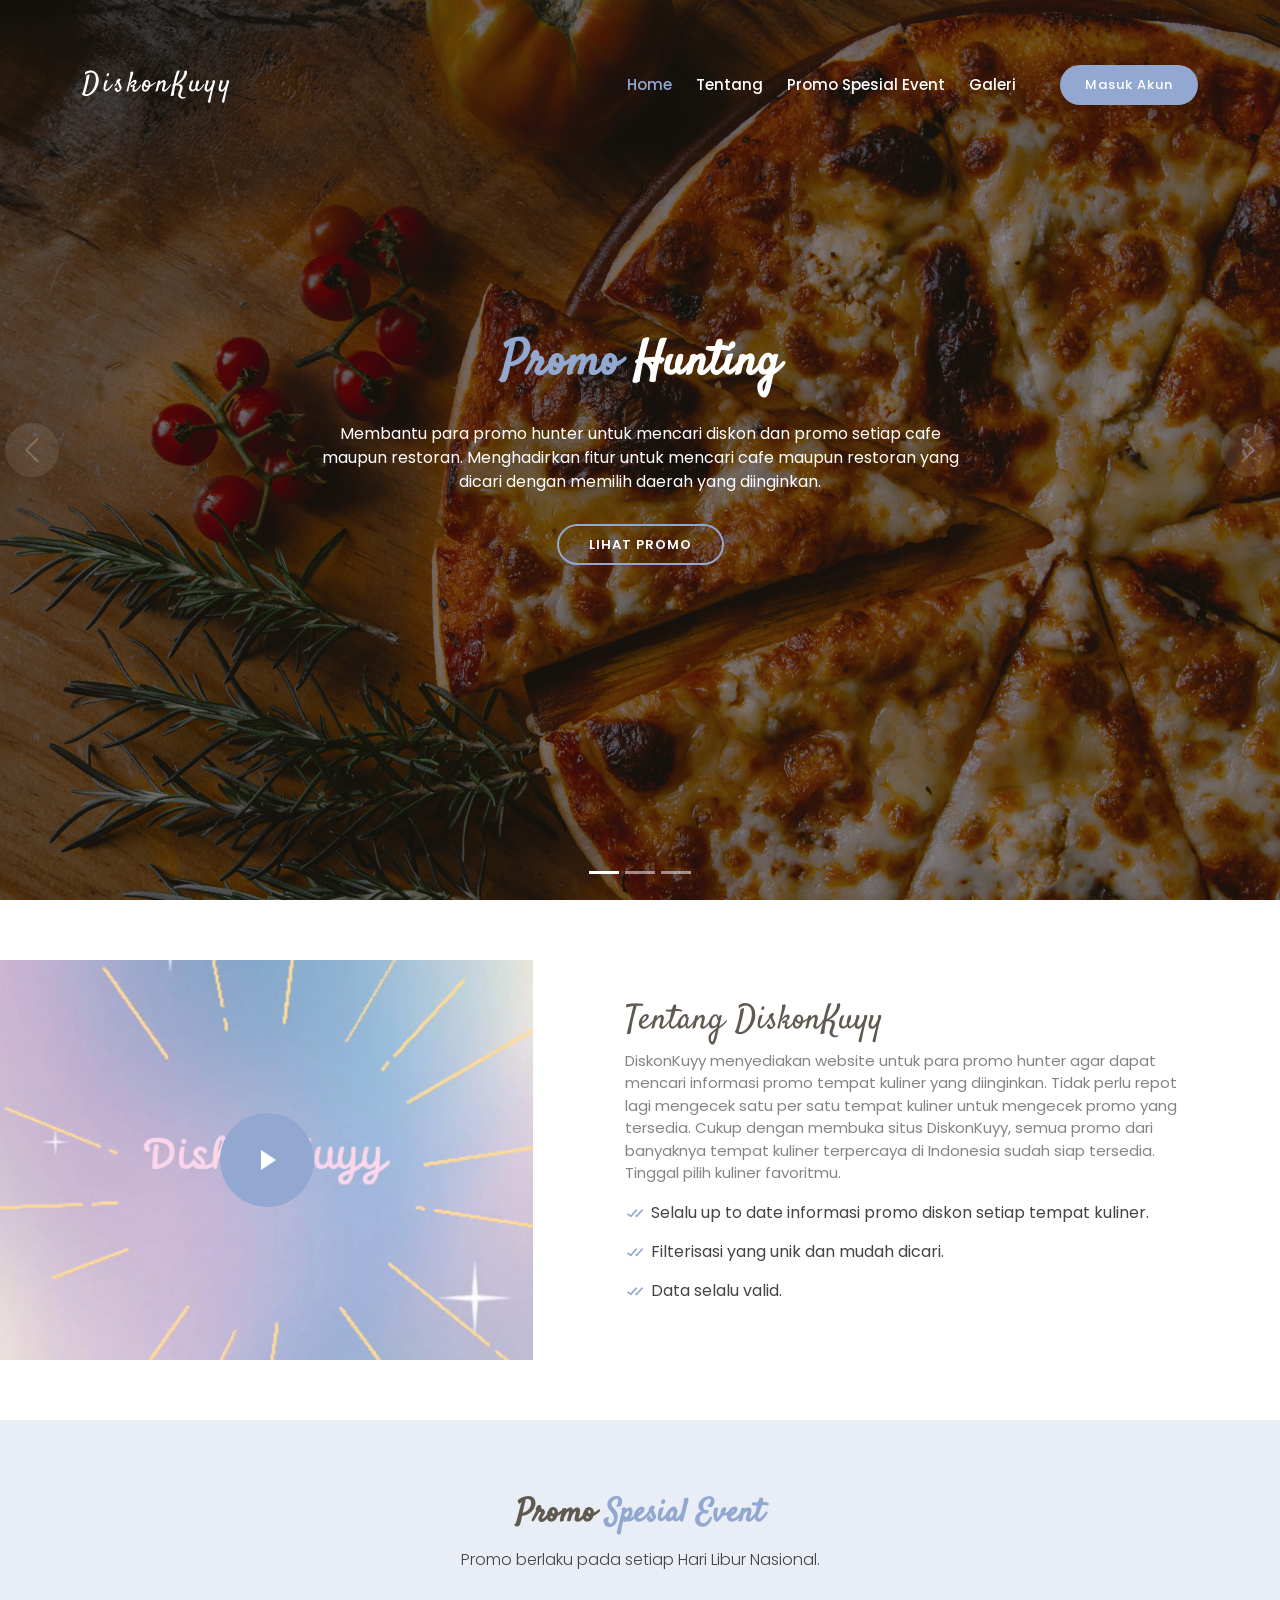
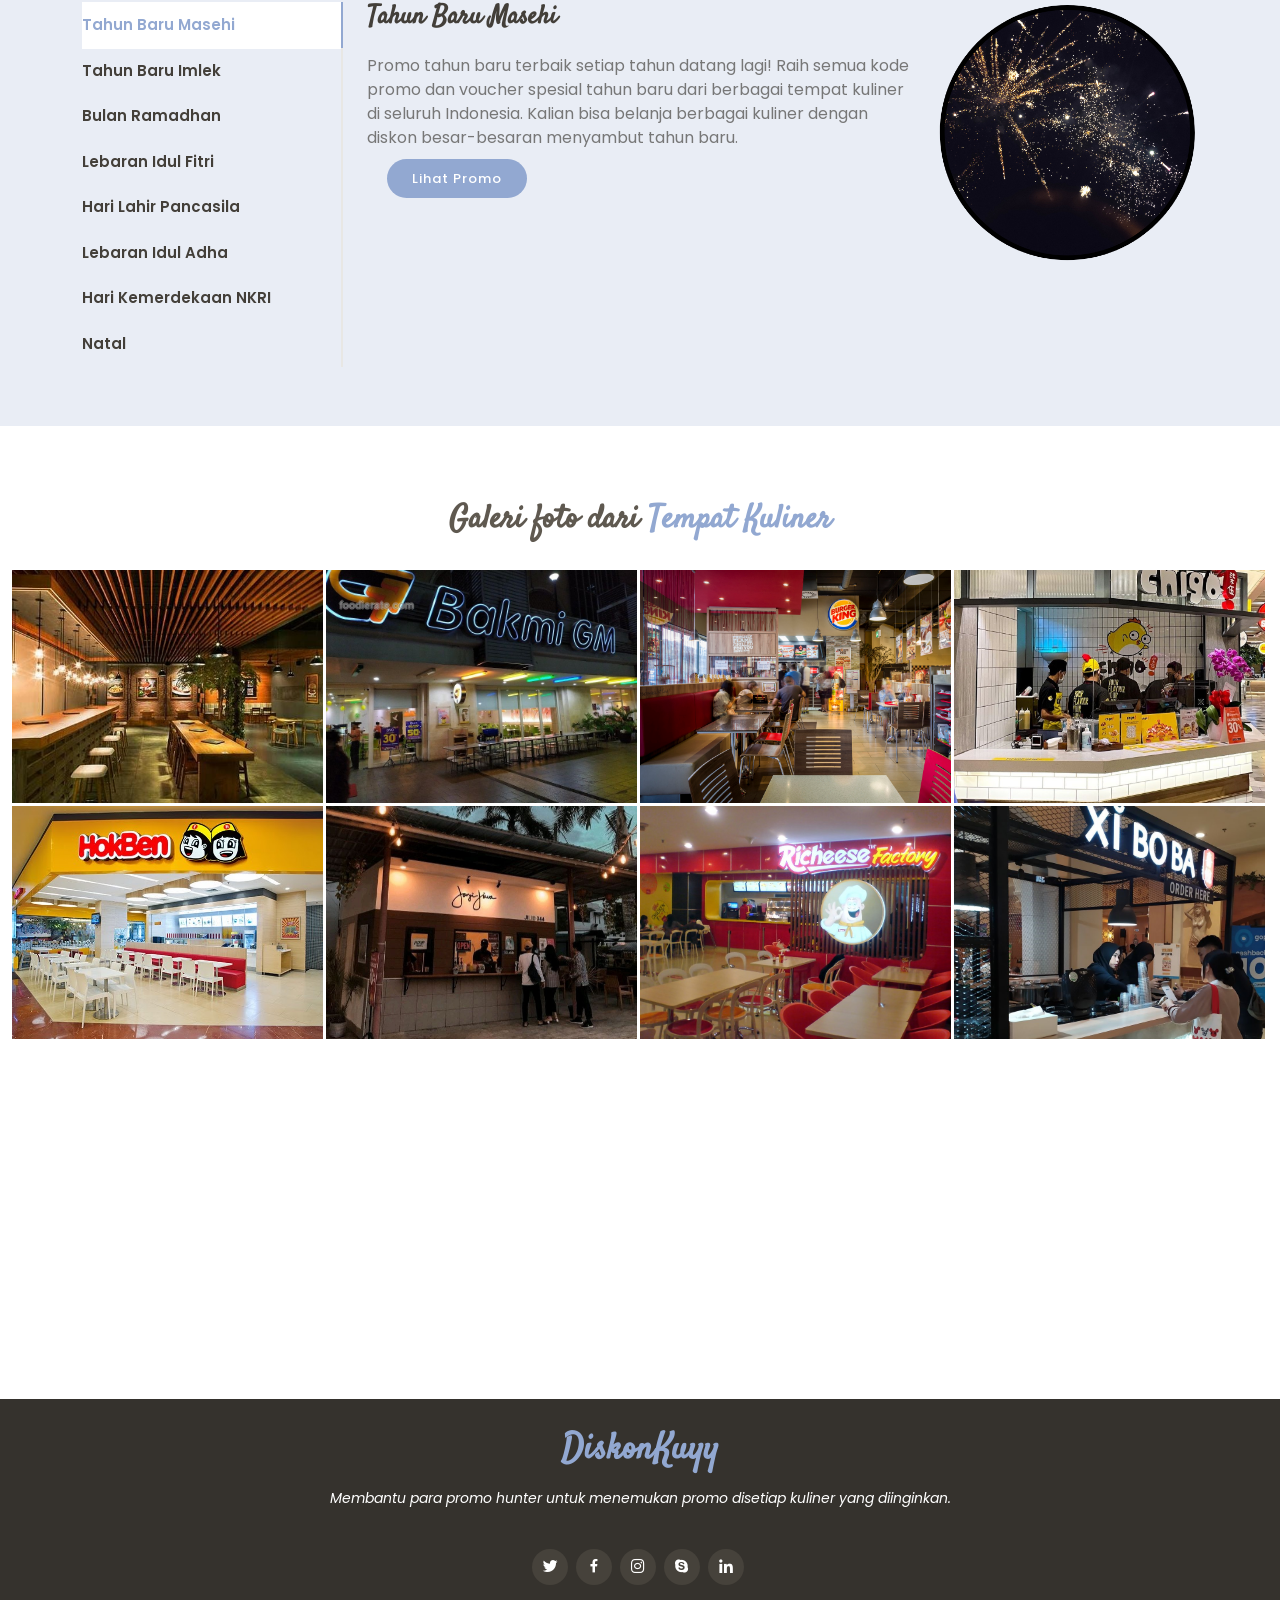
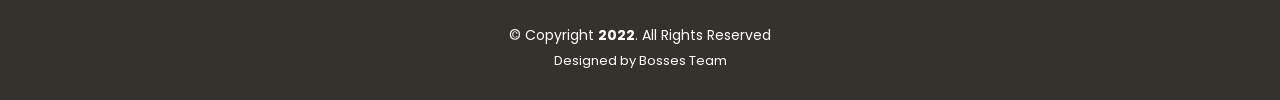
==== index.html @ 0805e2f9 "Add files via upload" ====
<!DOCTYPE html>
<html lang="en">

<head>
  <meta charset="utf-8">
  <meta content="width=device-width, initial-scale=1.0" name="viewport">

  <title>DiskonKuyy</title>
  <meta content="" name="description">
  <meta content="" name="keywords">

  <!-- Favicons -->
  <link href="assets/img/logo.png" rel="icon">
  <link href="assets/img/logo.png" rel="apple-touch-icon">

  <!-- Google Fonts -->
  <link href="https://fonts.googleapis.com/css?family=Poppins:300,300i,400,400i,600,600i,700,700i|Satisfy|Comic+Neue:300,300i,400,400i,700,700i" rel="stylesheet">

  <!-- Vendor CSS Files -->
  <link href="assets/vendor/animate.css/animate.min.css" rel="stylesheet">
  <link href="assets/vendor/bootstrap/css/bootstrap.min.css" rel="stylesheet">
  <link href="assets/vendor/bootstrap-icons/bootstrap-icons.css" rel="stylesheet">
  <link href="assets/vendor/boxicons/css/boxicons.min.css" rel="stylesheet">
  <link href="assets/vendor/glightbox/css/glightbox.min.css" rel="stylesheet">
  <link href="assets/vendor/swiper/swiper-bundle.min.css" rel="stylesheet">

  <!-- Template Main CSS File -->
  <link href="assets/css/style.css" rel="stylesheet">

</head>

<body>

  <!-- ======= Header ======= -->
  <header id="header" class="fixed-top d-flex align-items-center header-transparent">
    <div class="container-fluid container-xl d-flex align-items-center justify-content-between">

      <div class="logo me-auto">
		<h1><a href="index.html">DiskonKuyy</a></h1>
      </div>

      <nav id="navbar" class="navbar order-last order-lg-0">
        <ul>
          <li><a class="nav-link scrollto active" href="#hero">Home</a></li>
          <li><a class="nav-link scrollto" href="#about">Tentang</a></li>
          <li><a class="nav-link scrollto" href="#specials">Promo Spesial Event</a></li>
          <li><a class="nav-link scrollto" href="#gallery">Galeri</a></li>
          <li><a class="nav-link scrollto" href="#"></a></li>
        </ul>
        <i class="bi bi-list mobile-nav-toggle"></i>
      </nav><!-- .navbar -->
	  <a href="sign.html" class="book-a-table-btn scrollto">Masuk Akun</a>
    </div>
  </header><!-- End Header -->

  <!-- ======= Hero Section ======= -->
  <section id="hero">
    <div class="hero-container">
      <div id="heroCarousel" data-bs-interval="5000" class="carousel slide carousel-fade" data-bs-ride="carousel">

        <ol class="carousel-indicators" id="hero-carousel-indicators"></ol>

        <div class="carousel-inner" role="listbox">

          <!-- Slide 1 -->
          <div class="carousel-item active" style="background-image: url(assets/img/slide/slide-1.jpg);">
            <div class="carousel-container">
              <div class="carousel-content">
                <h2 class="animate__animated animate__fadeInDown"><span>Promo</span> Hunting</h2>
                <p class="animate__animated animate__fadeInUp">Membantu para promo hunter untuk mencari diskon dan promo setiap cafe maupun restoran. Menghadirkan fitur untuk mencari cafe maupun restoran yang dicari dengan memilih daerah yang diinginkan.</p>
                <div>
                  <a href="menu.html" class="btn-menu animate__animated animate__fadeInUp scrollto">Lihat Promo</a>
                </div>
              </div>
            </div>
          </div>

          <!-- Slide 2 -->
          <div class="carousel-item" style="background-image: url(assets/img/slide/slide-2.jpg);">
            <div class="carousel-container">
              <div class="carousel-content">
                <h2 class="animate__animated animate__fadeInDown"><span>Promo</span> Hunting</h2>
                <p class="animate__animated animate__fadeInUp">Membantu para promo hunter untuk mencari diskon dan promo setiap cafe maupun restoran. Menghadirkan fitur untuk mencari cafe maupun restoran yang dicari dengan memilih daerah yang diinginkan.</p>
                <div>
                  <a href="menu.html" class="btn-menu animate__animated animate__fadeInUp scrollto">Lihat Promo</a>
                </div>
              </div>
            </div>
          </div>

          <!-- Slide 3 -->
          <div class="carousel-item" style="background-image: url(assets/img/slide/slide-3.jpg);">
            <div class="carousel-container">
              <div class="carousel-content">
                <h2 class="animate__animated animate__fadeInDown"><span>Promo</span> Hunting</h2>
                <p class="animate__animated animate__fadeInUp">Membantu para promo hunter untuk mencari diskon dan promo setiap cafe maupun restoran. Menghadirkan fitur untuk mencari cafe maupun restoran yang dicari dengan memilih daerah yang diinginkan.</p>
                <div>
                  <a href="menu.html" class="btn-menu animate__animated animate__fadeInUp scrollto">Lihat Promo</a>
                </div>
              </div>
            </div>
          </div>

        </div>

        <a class="carousel-control-prev" href="#heroCarousel" role="button" data-bs-slide="prev">
          <span class="carousel-control-prev-icon bi bi-chevron-left" aria-hidden="true"></span>
        </a>

        <a class="carousel-control-next" href="#heroCarousel" role="button" data-bs-slide="next">
          <span class="carousel-control-next-icon bi bi-chevron-right" aria-hidden="true"></span>
        </a>

      </div>
    </div>
  </section><!-- End Hero -->

  <main id="main">

    <!-- ======= About Section ======= -->
    <section id="about" class="about">
      <div class="container-fluid">

        <div class="row">

          <div class="col-lg-5 align-items-stretch video-box" style='background-image: url("assets/img/about.png");'>
            <a href="https://youtu.be/gllEt325suY" class="venobox play-btn mb-4" data-vbtype="video" data-autoplay="true"></a>
          </div>

          <div class="col-lg-7 d-flex flex-column justify-content-center align-items-stretch">

            <div class="content">
              <h3>Tentang DiskonKuyy</strong></h3>
              <p>DiskonKuyy menyediakan website untuk para promo hunter agar dapat mencari informasi promo tempat kuliner yang diinginkan. Tidak perlu repot lagi mengecek satu per satu tempat kuliner untuk mengecek promo yang tersedia. Cukup dengan membuka situs DiskonKuyy, semua promo dari banyaknya tempat kuliner terpercaya di Indonesia sudah siap tersedia. Tinggal pilih kuliner favoritmu.</p>
              <ul>
				<li><i class="bx bx-check-double"></i> Selalu up to date informasi promo diskon setiap tempat kuliner.</li>
                <li><i class="bx bx-check-double"></i> Filterisasi yang unik dan mudah dicari.</li>
                <li><i class="bx bx-check-double"></i> Data selalu valid.</li>
              </ul>
            </div>

          </div>

        </div>

      </div>
    </section><!-- End About Section -->


    <!-- ======= Specials Section ======= -->
    <section id="specials" class="specials">
      <div class="container">

        <div class="section-title">
          <h2>Promo <span>Spesial Event</span></h2>
          <p>Promo berlaku pada setiap Hari Libur Nasional.</p>
        </div>

        <div class="row">
          <div class="col-lg-3">
            <ul class="nav nav-tabs flex-column">
              <li class="nav-item">
                <a class="nav-link active show" data-bs-toggle="tab" href="#tab-1">Tahun Baru Masehi</a>
              </li>
              <li class="nav-item">
                <a class="nav-link" data-bs-toggle="tab" href="#tab-2">Tahun Baru Imlek</a>
              </li>
              <li class="nav-item">
                <a class="nav-link" data-bs-toggle="tab" href="#tab-3">Bulan Ramadhan</a>
              </li>
              <li class="nav-item">
                <a class="nav-link" data-bs-toggle="tab" href="#tab-4">Lebaran Idul Fitri</a>
              </li>
              <li class="nav-item">
                <a class="nav-link" data-bs-toggle="tab" href="#tab-5">Hari Lahir Pancasila</a>
              </li>
              <li class="nav-item">
                <a class="nav-link" data-bs-toggle="tab" href="#tab-6">Lebaran Idul Adha</a>
              </li>
              <li class="nav-item">
                <a class="nav-link" data-bs-toggle="tab" href="#tab-7">Hari Kemerdekaan NKRI</a>
              </li>
              <li class="nav-item">
                <a class="nav-link" data-bs-toggle="tab" href="#tab-8">Natal</a>
              </li>
			</ul>
          </div>
          <div class="col-lg-9 mt-4 mt-lg-0">
            <div class="tab-content">
              <div class="tab-pane active show" id="tab-1">
                <div class="row">
                  <div class="col-lg-8 details order-2 order-lg-1">
                    <h3>Tahun Baru Masehi</h3>
                    <p>Promo tahun baru terbaik setiap tahun datang lagi! Raih semua kode promo dan voucher spesial tahun baru dari berbagai tempat kuliner di seluruh Indonesia. Kalian bisa belanja berbagai kuliner dengan diskon besar-besaran menyambut tahun baru.</p>
					<a href="menu.html" class="book-a-table-btn scrollto">Lihat Promo</a>
				  </div>
                  <div class="col-lg-4 text-center order-1 order-lg-2">
                    <img src="assets/img/specials-1.png" alt="" class="img-fluid">
                  </div>
                </div>
              </div>
              <div class="tab-pane" id="tab-2">
                <div class="row">
                  <div class="col-lg-8 details order-2 order-lg-1">
                    <h3>Tahun Baru Imlek</h3>
                    <p>Aneka diskon dan promo Imlek tersedia secara online di daftar menu DiskonKuyy. Dapatkan berbagai kode promo dan voucher dari berbagai tempat kuliner kesayangan kalian. Nikmati voucher spesial Imlek sepuasnya.</p>
					<a href="menu.html" class="book-a-table-btn scrollto">Lihat Promo</a>
				  </div>
                  <div class="col-lg-4 text-center order-1 order-lg-2">
                    <img src="assets/img/specials-2.png" alt="" class="img-fluid">
                  </div>
                </div>
              </div>
              <div class="tab-pane" id="tab-3">
                <div class="row">
                  <div class="col-lg-8 details order-2 order-lg-1">
                    <h3>Bulan Ramadhan</h3>
                    <p>Berbagai tempat kuliner sudah menyiapkan banyak promo di bulan Ramadhan. Banyak sekali promo yang tersedia untuk kalian agar kalian bisa menikmati sajian Ramadhan yang lebih praktis dan hemat dompet.</p>
					<a href="menu.html" class="book-a-table-btn scrollto">Lihat Promo</a>
                  </div>
                  <div class="col-lg-4 text-center order-1 order-lg-2">
                    <img src="assets/img/specials-3.png" alt="" class="img-fluid">
                  </div>
                </div>
              </div>
              <div class="tab-pane" id="tab-4">
                <div class="row">
                  <div class="col-lg-8 details order-2 order-lg-1">
                    <h3>Lebaran Idul Fitri</h3>
                    <p>Biar Lebaran semakin meriah, jangan lupa cek promo Lebaran dari berbagai tempat kuliner, kalian bisa cek promo maupun diskon terbaik agar Perayaan Lebaran dan silaturahmi tetap maksimal. Pesan kuliner favorit kalian sambil silaturahmi bersama teman dan keluarga.</p>
					<a href="menu.html" class="book-a-table-btn scrollto">Lihat Promo</a>
                  </div>
                  <div class="col-lg-4 text-center order-1 order-lg-2">
                    <img src="assets/img/specials-4.png" alt="" class="img-fluid">
                  </div>
                </div>
              </div>
              <div class="tab-pane" id="tab-5">
                <div class="row">
                  <div class="col-lg-8 details order-2 order-lg-1">
                    <h3>Hari Lahir Pancasila</h3>
                    <p>Di Hari Lahir Pancasila kalian akan ditemani dengan promo makanan dan minuman yang murah meriah. Banyak promo, diskon, dan potongan harga yang menarik dari berbagai restoran dan gerai minuman. Semua promo ini bisa digunakan untuk jajan hemat.</p>
					<a href="menu.html" class="book-a-table-btn scrollto">Lihat Promo</a>
                  </div>
                  <div class="col-lg-4 text-center order-1 order-lg-2">
                    <img src="assets/img/specials-5.png" alt="" class="img-fluid">
                  </div>
                </div>
              </div>
              <div class="tab-pane" id="tab-6">
                <div class="row">
                  <div class="col-lg-8 details order-2 order-lg-1">
                    <h3>Lebaran Idul Adha</h3>
                    <p>Bagi yang hendak mempersiapkan hidangan Lezat pada hari raya Idul Adha. Ada Solusi nih bagi kalian yang mau belanja hemat sebagai tambahan kuliner untuk meramaikan perayaan Idul Adha. Terdapat beragam kuliner menarik yang menawarkan Promo Spesial Idul Adha.</p>
					<a href="menu.html" class="book-a-table-btn scrollto">Lihat Promo</a>
                  </div>
                  <div class="col-lg-4 text-center order-1 order-lg-2">
                    <img src="assets/img/specials-6.png" alt="" class="img-fluid">
                  </div>
                </div>
              </div>
              <div class="tab-pane" id="tab-7">
                <div class="row">
                  <div class="col-lg-8 details order-2 order-lg-1">
                    <h3>Hari Kemerdekaan NKRI</h3>
                    <p>Setiap tanggal 17 Agustus selalu diperingati sebagai Hari Kemerdekaan Indonesia. Dalam memeriahkan HUT NKRI, berbagai tempat kuliner memberikan ragam promo khusus untuk para pelanggan. Belanja semakin hemat dengan diskon yang ditawarkan untuk menyambut HUT NKRI!</p>
					<a href="menu.html" class="book-a-table-btn scrollto">Lihat Promo</a>
                  </div>
                  <div class="col-lg-4 text-center order-1 order-lg-2">
                    <img src="assets/img/specials-7.png" alt="" class="img-fluid">
                  </div>
                </div>
              </div>
              <div class="tab-pane" id="tab-8">
                <div class="row">
                  <div class="col-lg-8 details order-2 order-lg-1">
                    <h3>Natal</h3>
                    <p>Menjelang perayaan natal banyak tempat kuliner yang menawarkan diskon dan promo produk dalam rangka merayakan natal. Jangan lewatkan promo terbaru dan terkeren di hari Natal, mulai dari diskon, cashback, special offer dari berbagai tempat kuliner pilihan.</p>
					<a href="menu.html" class="book-a-table-btn scrollto">Lihat Promo</a>
                  </div>
                  <div class="col-lg-4 text-center order-1 order-lg-2">
                    <img src="assets/img/specials-8.png" alt="" class="img-fluid">
                  </div>
                </div>
              </div>			  
            </div>
          </div>
        </div>

      </div>
    </section><!-- End Specials Section -->

    <!-- ======= Gallery Section ======= -->
    <section id="gallery" class="gallery">
      <div class="container-fluid">

        <div class="section-title">
          <h2>Galeri foto dari <span>Tempat Kuliner</span></h2>
        </div>

        <div class="row g-0">

          <div class="col-lg-3 col-md-4">
            <div class="gallery-item">
              <a href="assets/img/gallery/gallery-1.jpg" class="gallery-lightbox">
                <img src="assets/img/gallery/gallery-1.jpg" alt="" class="img-fluid">
              </a>
            </div>
          </div>

          <div class="col-lg-3 col-md-4">
            <div class="gallery-item">
              <a href="assets/img/gallery/gallery-2.jpg" class="gallery-lightbox">
                <img src="assets/img/gallery/gallery-2.jpg" alt="" class="img-fluid">
              </a>
            </div>
          </div>

          <div class="col-lg-3 col-md-4">
            <div class="gallery-item">
              <a href="assets/img/gallery/gallery-3.jpg" class="gallery-lightbox">
                <img src="assets/img/gallery/gallery-3.jpg" alt="" class="img-fluid">
              </a>
            </div>
          </div>

          <div class="col-lg-3 col-md-4">
            <div class="gallery-item">
              <a href="assets/img/gallery/gallery-4.jpg" class="gallery-lightbox">
                <img src="assets/img/gallery/gallery-4.jpg" alt="" class="img-fluid">
              </a>
            </div>
          </div>

          <div class="col-lg-3 col-md-4">
            <div class="gallery-item">
              <a href="assets/img/gallery/gallery-5.jpg" class="gallery-lightbox">
                <img src="assets/img/gallery/gallery-5.jpg" alt="" class="img-fluid">
              </a>
            </div>
          </div>

          <div class="col-lg-3 col-md-4">
            <div class="gallery-item">
              <a href="assets/img/gallery/gallery-6.jpg" class="gallery-lightbox">
                <img src="assets/img/gallery/gallery-6.jpg" alt="" class="img-fluid">
              </a>
            </div>
          </div>

          <div class="col-lg-3 col-md-4">
            <div class="gallery-item">
              <a href="assets/img/gallery/gallery-7.jpg" class="gallery-lightbox">
                <img src="assets/img/gallery/gallery-7.jpg" alt="" class="img-fluid">
              </a>
            </div>
          </div>

          <div class="col-lg-3 col-md-4">
            <div class="gallery-item">
              <a href="assets/img/gallery/gallery-8.jpg" class="gallery-lightbox">
                <img src="assets/img/gallery/gallery-8.jpg" alt="" class="img-fluid">
              </a>
            </div>
          </div>
        </div>
      </div>
	    
      <div class="map">
        <iframe src="https://www.google.com/maps/embed?pb=!1m18!1m12!1m3!1d32654820.88251219!2d117.88879999999999!3d-2.4456499999999997!2m3!1f0!2f0!3f0!3m2!1i1024!2i768!4f13.1!3m3!1m2!1s0x2c4c07d7496404b7%3A0xe37b4de71badf485!2sIndonesia!5e0!3m2!1sen!2sid!4v1664171492442!5m2!1sen!2sid" width="100%" height="350px" style="border:0;" allowfullscreen="" loading="lazy" referrerpolicy="no-referrer-when-downgrade"></iframe>
      </div>
	    
    </section><!-- End Gallery Section -->

  </main><!-- End #main -->

  <!-- ======= Footer ======= -->
  <footer id="footer">
    <div class="container">
      <h3>DiskonKuyy</h3>
      <p>Membantu para promo hunter untuk menemukan promo disetiap kuliner yang diinginkan.</p>
      <div class="social-links">
        <a href="#" class="twitter"><i class="bx bxl-twitter"></i></a>
        <a href="#" class="facebook"><i class="bx bxl-facebook"></i></a>
        <a href="#" class="instagram"><i class="bx bxl-instagram"></i></a>
        <a href="#" class="google-plus"><i class="bx bxl-skype"></i></a>
        <a href="#" class="linkedin"><i class="bx bxl-linkedin"></i></a>
      </div>
      <div class="copyright">
        &copy; Copyright <strong><span>2022</span></strong>. All Rights Reserved
      </div>
      <div class="credits">
        Designed by Bosses Team
      </div>
    </div>
  </footer><!-- End Footer -->

  <a href="#" class="back-to-top d-flex align-items-center justify-content-center"><i class="bi bi-arrow-up-short"></i></a>

  <!-- Vendor JS Files -->
  <script src="assets/vendor/bootstrap/js/bootstrap.bundle.min.js"></script>
  <script src="assets/vendor/glightbox/js/glightbox.min.js"></script>
  <script src="assets/vendor/isotope-layout/isotope.pkgd.min.js"></script>
  <script src="assets/vendor/swiper/swiper-bundle.min.js"></script>
  <script src="assets/vendor/php-email-form/validate.js"></script>

  <!-- Template Main JS File -->
  <script src="assets/js/main.js"></script>

</body>

</html>
---- assets/css/style.css ----
body {
  font-family: "Poppins", sans-serif;
  color: #444444;
}

a {
  text-decoration: none;
  color: #92a8d1;
}

a:hover {
  color: #c8d3e8;
  text-decoration: none;
}

h1,
h2,
h3,
h4,
h5,
h6 {
  font-family: "Satisfy", sans-serif;
}

/*--------------------------------------------------------------
# Back to top button
--------------------------------------------------------------*/
.back-to-top {
  position: fixed;
  visibility: hidden;
  opacity: 0;
  right: 15px;
  bottom: 15px;
  z-index: 996;
  background: #92a8d1;
  width: 40px;
  height: 40px;
  border-radius: 50px;
  transition: all 0.4s;
}

.back-to-top i {
  font-size: 28px;
  color: #fff;
  line-height: 0;
}

.back-to-top:hover {
  background: #c8d3e8;
  color: #fff;
}

.back-to-top.active {
  visibility: visible;
  opacity: 1;
}

/*--------------------------------------------------------------
# Top Bar
--------------------------------------------------------------*/
#topbar {
  padding: 0;
  font-size: 15px;
  height: 50px;
  transition: all 0.5s;
  background: rgba(26, 24, 22, 0.8);
  z-index: 996;
  color: rgba(255, 255, 255, 0.7);
}

#topbar.topbar-transparent {
  background: transparent;
}

#topbar.topbar-scrolled {
  top: -50px;
}

#topbar i {
  color: #92a8d1;
  line-height: 0;
}

#topbar i span {
  color: #fff;
  font-style: normal;
  padding-left: 5px;
}

/*--------------------------------------------------------------
# Header
--------------------------------------------------------------*/
#header {
  top: 50px;
  height: 70px;
  z-index: 997;
  transition: all 0.5s;
  padding: 10px 0;
  background: rgba(26, 24, 22, 0.85);
}

#header.header-transparent {
  background: transparent;
}

#header.header-scrolled {
  top: 0;
  background: rgba(26, 24, 22, 0.85);
}

#header .logo h1 {
  font-size: 28px;
  margin: 0;
  line-height: 1;
  font-weight: 400;
  letter-spacing: 3px;
}

#header .logo h1 a,
#header .logo h1 a:hover {
  color: #fff;
  text-decoration: none;
}

#header .logo img {
  padding: 0;
  margin: 0;
  max-height: 40px;
}

/*--------------------------------------------------------------
# Book a table button Menu
--------------------------------------------------------------*/
.search {
  background: #ffffff;
  border-color: #35322d;
  color: #35322d;
  border-radius: 50px;
  margin: 0 0 0 20px;
  padding: 10px 25px;
  font-size: 13px;
  font-weight: 500;
  letter-spacing: 1px;
  transition: 0.3s;
  white-space: nowrap;
}

.button {
  background: #35322d;
  color: #ffffff;
  border-radius: 50px;
  padding: 10px 25px;
  font-size: 13px;
  font-weight: 500;
  white-space: nowrap;
}

.belum {
  color: #92a8d1;
  border-radius: 50px;
  margin: 0 0 0 20px;
  padding: 10px 25px;
  font-size: 15px;
  font-weight: 500;
  letter-spacing: 1px;
  transition: 0.3s;
  white-space: nowrap;
}

.signin {
  background: #92a8d1;
  color: #fff;
  border-radius: 50px;
  margin: 0 0 0 20px;
  padding: 10px 25px;
  font-size: 20px;
  font-weight: 500;
  letter-spacing: 1px;
  transition: 0.3s;
  white-space: nowrap;
}

.book-a-table-btn {
  background: #92a8d1;
  color: #fff;
  border-radius: 50px;
  margin: 0 0 0 20px;
  padding: 10px 25px;
  font-size: 13px;
  font-weight: 500;
  letter-spacing: 1px;
  transition: 0.3s;
  white-space: nowrap;
}

.book-a-table-btn:hover {
  background: #57647d;
  color: #fff;
}

@media (max-width: 992px) {
  .book-a-table-btn {
    margin: 0 15px 0 0;
    padding: 8px 20px;
    letter-spacing: 1px;
  }
}

/*--------------------------------------------------------------
# Navigation Menu
--------------------------------------------------------------*/
/**
* Desktop Navigation 
*/
.navbar {
  padding: 0;
}

.navbar ul {
  margin: 0;
  padding: 0;
  display: flex;
  list-style: none;
  align-items: center;
}

.navbar li {
  position: relative;
}

.navbar a,
.navbar a:focus {
  display: flex;
  align-items: center;
  justify-content: space-between;
  padding: 10px 0 10px 24px;
  font-size: 15px;
  font-weight: 500;
  color: white;
  white-space: nowrap;
  transition: 0.3s;
}

.navbar a i,
.navbar a:focus i {
  font-size: 12px;
  line-height: 0;
  margin-left: 5px;
}

.navbar a:hover,
.navbar .active,
.navbar .active:focus,
.navbar li:hover>a {
  color: #92a8d1;
}

.navbar .dropdown ul {
  display: block;
  position: absolute;
  left: 24px;
  top: calc(100% + 30px);
  margin: 0;
  padding: 10px 0;
  z-index: 99;
  opacity: 0;
  visibility: hidden;
  background: #fff;
  box-shadow: 0px 0px 30px rgba(127, 137, 161, 0.25);
  transition: 0.3s;
  border-radius: 4px;
}

.navbar .dropdown ul li {
  min-width: 200px;
}

.navbar .dropdown ul a {
  padding: 10px 20px;
  font-size: 14px;
  font-weight: 400;
  color: #433f39;
}

.navbar .dropdown ul a i {
  font-size: 12px;
}

.navbar .dropdown ul a:hover,
.navbar .dropdown ul .active:hover,
.navbar .dropdown ul li:hover>a {
  color: #92a8d1;
}

.navbar .dropdown:hover>ul {
  opacity: 1;
  top: 100%;
  visibility: visible;
}

.navbar .dropdown .dropdown ul {
  top: 0;
  left: calc(100% - 30px);
  visibility: hidden;
}

.navbar .dropdown .dropdown:hover>ul {
  opacity: 1;
  top: 0;
  left: 100%;
  visibility: visible;
}

@media (max-width: 1366px) {
  .navbar .dropdown .dropdown ul {
    left: -90%;
  }

  .navbar .dropdown .dropdown:hover>ul {
    left: -100%;
  }
}

/**
* Mobile Navigation 
*/
.mobile-nav-toggle {
  color: #fff;
  font-size: 28px;
  cursor: pointer;
  display: none;
  line-height: 0;
  transition: 0.5s;
}

@media (max-width: 991px) {
  .mobile-nav-toggle {
    display: block;
  }

  .navbar ul {
    display: none;
  }
}

.navbar-mobile {
  position: fixed;
  overflow: hidden;
  top: 0;
  right: 0;
  left: 0;
  bottom: 0;
  background: rgba(39, 37, 34, 0.9);
  transition: 0.3s;
  z-index: 0;
}

.navbar-mobile .mobile-nav-toggle {
  position: absolute;
  top: 15px;
  right: 15px;
}

.navbar-mobile ul {
  display: block;
  position: absolute;
  top: 55px;
  right: 15px;
  bottom: 15px;
  left: 15px;
  padding: 10px 0;
  border-radius: 8px;
  background-color: #fff;
  overflow-y: auto;
  transition: 0.3s;
}

.navbar-mobile a,
.navbar-mobile a:focus {
  padding: 10px 20px;
  font-size: 15px;
  color: #433f39;
}

.navbar-mobile a:hover,
.navbar-mobile .active,
.navbar-mobile li:hover>a {
  color: #92a8d1;
}

.navbar-mobile .getstarted,
.navbar-mobile .getstarted:focus {
  margin: 15px;
}

.navbar-mobile .dropdown ul {
  position: static;
  display: none;
  margin: 10px 20px;
  padding: 10px 0;
  z-index: 99;
  opacity: 1;
  visibility: visible;
  background: #fff;
  box-shadow: 0px 0px 30px rgba(127, 137, 161, 0.25);
}

.navbar-mobile .dropdown ul li {
  min-width: 200px;
}

.navbar-mobile .dropdown ul a {
  padding: 10px 20px;
}

.navbar-mobile .dropdown ul a i {
  font-size: 12px;
}

.navbar-mobile .dropdown ul a:hover,
.navbar-mobile .dropdown ul .active:hover,
.navbar-mobile .dropdown ul li:hover>a {
  color: #92a8d1;
}

.navbar-mobile .dropdown>.dropdown-active {
  display: block;
}

/*--------------------------------------------------------------
# Hero Section
--------------------------------------------------------------*/
#hero {
  width: 100%;
  height: 100vh;
  background-color: rgba(39, 37, 34, 0.8);
  overflow: hidden;
  padding: 0;
}

#hero .carousel-item {
  width: 100%;
  height: 100vh;
  background-size: cover;
  background-position: center;
  background-repeat: no-repeat;
}

#hero .carousel-item::before {
  content: "";
  background-color: rgba(12, 11, 10, 0.5);
  position: absolute;
  top: 0;
  right: 0;
  left: 0;
  bottom: 0;
}

#hero .carousel-container {
  display: flex;
  justify-content: center;
  align-items: center;
  position: absolute;
  bottom: 0;
  top: 0;
  left: 0;
  right: 0;
}

#hero .carousel-content {
  text-align: center;
}

#hero h2 {
  color: #fff;
  margin-bottom: 30px;
  font-size: 48px;
  font-weight: 700;
}

#hero h2 span {
  color: #92a8d1;
}

#hero p {
  width: 80%;
  -webkit-animation-delay: 0.4s;
  animation-delay: 0.4s;
  margin: 0 auto 30px auto;
  color: #fff;
}

#hero .carousel-inner .carousel-item {
  transition-property: opacity;
  background-position: center top;
}

#hero .carousel-inner .carousel-item,
#hero .carousel-inner .active.carousel-item-start,
#hero .carousel-inner .active.carousel-item-end {
  opacity: 0;
}

#hero .carousel-inner .active,
#hero .carousel-inner .carousel-item-next.carousel-item-start,
#hero .carousel-inner .carousel-item-prev.carousel-item-end {
  opacity: 1;
  transition: 0.5s;
}

#hero .carousel-inner .carousel-item-next,
#hero .carousel-inner .carousel-item-prev,
#hero .carousel-inner .active.carousel-item-start,
#hero .carousel-inner .active.carousel-item-end {
  left: 0;
  transform: translate3d(0, 0, 0);
}

#hero .carousel-control-next-icon,
#hero .carousel-control-prev-icon {
  background: none;
  font-size: 30px;
  line-height: 0;
  width: auto;
  height: auto;
  background: rgba(255, 255, 255, 0.2);
  border-radius: 50px;
  transition: 0.3s;
  color: rgba(255, 255, 255, 0.5);
  width: 54px;
  height: 54px;
  display: flex;
  align-items: center;
  justify-content: center;
}

#hero .carousel-control-next-icon:hover,
#hero .carousel-control-prev-icon:hover {
  background: rgba(255, 255, 255, 0.3);
  color: rgba(255, 255, 255, 0.8);
}

#hero .carousel-indicators li {
  cursor: pointer;
}

#hero .btn-menu,
#hero .btn-book {
  font-weight: 600;
  font-size: 13px;
  letter-spacing: 1px;
  text-transform: uppercase;
  display: inline-block;
  padding: 12px 30px;
  border-radius: 50px;
  transition: 0.5s;
  line-height: 1;
  margin: 0 10px;
  -webkit-animation-delay: 0.8s;
  animation-delay: 0.8s;
  color: #fff;
  border: 2px solid #92a8d1;
}

#hero .btn-menu:hover,
#hero .btn-book:hover {
  background: #92a8d1;
  color: #fff;
}

@media (max-width: 768px) {
  #hero h2 {
    font-size: 28px;
  }
}

@media (min-width: 1024px) {
  #hero p {
    width: 50%;
  }

  #hero .carousel-control-prev,
  #hero .carousel-control-next {
    width: 5%;
  }
}

/*--------------------------------------------------------------
# Sections General
--------------------------------------------------------------*/
section {
  padding: 60px 0;
}

.section-bg {
  background-color: white;
}

.section-title {
  text-align: center;
  padding-bottom: 30px;
}

.section-title h2 {
  margin: 15px 0 0 0;
  font-size: 32px;
  font-weight: 700;
  color: #5f5950;
}

.section-title h2 span {
  color: #92a8d1;
}

.section-title p {
  margin: 15px auto 0 auto;
  font-weight: 300;
}

@media (min-width: 1024px) {
  .section-title p {
    width: 50%;
  }
}

/*--------------------------------------------------------------
# Breadcrumbs
--------------------------------------------------------------*/
.breadcrumbs {
  padding: 20px 0;
  background-color: #f2f1ef;
  min-height: 40px;
  margin-top: 120px;
}

@media (max-width: 992px) {
  .breadcrumbs {
    margin-top: 70px;
  }
}

.breadcrumbs h2 {
  font-size: 24px;
  font-weight: 300;
  margin: 0;
}

@media (max-width: 992px) {
  .breadcrumbs h2 {
    margin: 0 0 10px 0;
  }
}

.breadcrumbs ol {
  display: flex;
  flex-wrap: wrap;
  list-style: none;
  padding: 0;
  margin: 0;
  font-size: 14px;
}

.breadcrumbs ol li+li {
  padding-left: 10px;
}

.breadcrumbs ol li+li::before {
  display: inline-block;
  padding-right: 10px;
  color: #6c757d;
  content: "/";
}

@media (max-width: 768px) {
  .breadcrumbs .d-flex {
    display: block !important;
  }

  .breadcrumbs ol {
    display: block;
  }

  .breadcrumbs ol li {
    display: inline-block;
  }
}

/*--------------------------------------------------------------
# About
--------------------------------------------------------------*/
.about {
  overflow: hidden;
}

.about .content {
  padding: 0 80px;
}

.about .content h3 {
  font-weight: 400;
  font-size: 34px;
  color: #5f5950;
}

.about .content h4 {
  font-size: 20px;
  font-weight: 700;
  margin-top: 5px;
}

.about .content p {
  font-size: 15px;
  color: #848484;
}

.about .content ul {
  list-style: none;
  padding: 0;
}

.about .content ul li+li {
  margin-top: 15px;
}

.about .content ul li {
  position: relative;
  padding-left: 26px;
}

.about .content ul i {
  font-size: 20px;
  color: #92a8d1;
  position: absolute;
  left: 0;
  top: 2px;
}

.about .content p:last-child {
  margin-bottom: 0;
}

.about .video-box {
  background-size: cover;
  background-repeat: no-repeat;
  background-position: center center;
  min-height: 400px;
  position: relative;
}

.about .play-btn {
  width: 94px;
  height: 94px;
  background: radial-gradient(#92a8d1 50%, rgba(146,168,209,1) 52%);
  border-radius: 50%;
  display: block;
  position: absolute;
  left: calc(50% - 47px);
  top: calc(50% - 47px);
  overflow: hidden;
}

.about .play-btn::after {
  content: "";
  position: absolute;
  left: 50%;
  top: 50%;
  transform: translateX(-40%) translateY(-50%);
  width: 0;
  height: 0;
  border-top: 10px solid transparent;
  border-bottom: 10px solid transparent;
  border-left: 15px solid #fff;
  z-index: 100;
  transition: all 400ms cubic-bezier(0.55, 0.055, 0.675, 0.19);
}

.about .play-btn::before {
  content: "";
  position: absolute;
  width: 120px;
  height: 120px;
  -webkit-animation-delay: 0s;
  animation-delay: 0s;
  -webkit-animation: pulsate-btn 2s;
  animation: pulsate-btn 2s;
  -webkit-animation-direction: forwards;
  animation-direction: forwards;
  -webkit-animation-iteration-count: infinite;
  animation-iteration-count: infinite;
  -webkit-animation-timing-function: steps;
  animation-timing-function: steps;
  opacity: 1;
  border-radius: 50%;
  border: 5px solid rgba(146,168,209,1.3);
  top: -15%;
  left: -15%;
  background: rgba(198, 16, 0, 0);
}

.about .play-btn:hover::after {
  border-left: 15px solid #92a8d1;
  transform: scale(20);
}

.about .play-btn:hover::before {
  content: "";
  position: absolute;
  left: 50%;
  top: 50%;
  transform: translateX(-40%) translateY(-50%);
  width: 0;
  height: 0;
  border: none;
  border-top: 10px solid transparent;
  border-bottom: 10px solid transparent;
  border-left: 15px solid #fff;
  z-index: 200;
  -webkit-animation: none;
  animation: none;
  border-radius: 0;
}

@media (max-width: 1024px) {

  .about .content,
  .about .accordion-list {
    padding-left: 0;
    padding-right: 0;
  }
}

@media (max-width: 992px) {
  .about .content {
    padding-top: 30px;
  }

  .about .accordion-list {
    padding-bottom: 30px;
  }
}

@-webkit-keyframes pulsate-btn {
  0% {
    transform: scale(0.6, 0.6);
    opacity: 1;
  }

  100% {
    transform: scale(1, 1);
    opacity: 0;
  }
}

@keyframes pulsate-btn {
  0% {
    transform: scale(0.6, 0.6);
    opacity: 1;
  }

  100% {
    transform: scale(1, 1);
    opacity: 0;
  }
}

/*--------------------------------------------------------------
# Whu Us
--------------------------------------------------------------*/
.why-us .box {
  padding: 50px 30px;
  box-shadow: 0px 2px 15px rgba(0, 0, 0, 0.1);
  transition: all ease-in-out 0.3s;
  height: 100%;
}

.why-us .box span {
  display: block;
  font-size: 28px;
  font-weight: 700;
  color: #e9edf5;
}

.why-us .box h4 {
  font-size: 24px;
  font-weight: 600;
  padding: 0;
  margin: 20px 0;
  color: #6c665c;
}

.why-us .box p {
  color: #aaaaaa;
  font-size: 15px;
  margin: 0;
  padding: 0;
}

.why-us .box:hover {
  background: #92a8d1;
  padding: 30px 30px 70px 30px;
  box-shadow: 10px 15px 30px rgba(0, 0, 0, 0.18);
}

.why-us .box:hover span,
.why-us .box:hover h4,
.why-us .box:hover p {
  color: #fff;
}

/*--------------------------------------------------------------
# Menu Section 0 auto 0 auto;
--------------------------------------------------------------*/
.menu #menu-flters {
  padding: 0;
  margin: 0 auto 0 auto;
  list-style: none;
  text-align: center;
  border-radius: 50px;
}

.menu #menu-flters li {
  cursor: pointer;
  display: inline-block;
  padding: 8px 16px 10px 16px;
  font-size: 14px;
  font-weight: 500;
  line-height: 1;
  color: #444444;
  margin: 0 3px 10px 3px;
  transition: all ease-in-out 0.3s;
  background: #fff;
  border: 2px solid #92a8d1;
  border-radius: 50px;
}

.menu #menu-flters li:hover,
.menu #menu-flters li.filter-active {
  color: #fff;
  background: #92a8d1;
}

.menu #menu-flters li:last-child {
  margin-right: 0;
}

.menu .menu-content {
  margin-top: 30px;
  overflow: hidden;
  display: flex;
  justify-content: space-between;
  position: relative;
}

.menu .menu-content::after {
  content: "......................................................................""....................................................................""....................................................................";
  position: absolute;
  left: 20px;
  right: 0;
  top: -4px;
  z-index: 1;
  color: #dad8d4;
  font-family: Arial, "Helvetica Neue", Helvetica, sans-serif;
}

.menu .menu-content a {
  padding-right: 10px;
  background: #fff;
  position: relative;
  z-index: 3;
  font-weight: 700;
  color: #57647d;
}

.menu .menu-content span {
  background: #fff;
  position: relative;
  z-index: 3;
  padding: 0 10px;
  font-weight: 600;
}

.menu .menu-ingredients {
  font-style: italic;
  font-size: 14px;
  font-family: "Comic Neue", sans-serif;
  color: #948c81;
}

/*--------------------------------------------------------------
# Specials
--------------------------------------------------------------*/
.specials {
  background: #e9edf5;
}

.specials .nav-tabs {
  border: 0;
}

.specials .nav-link {
  border: 0;
  padding: 12px 15px 12px 0;
  transition: 0.3s;
  color: #433f39;
  border-radius: 0;
  border-right: 2px solid #e8e7e4;
  font-weight: 600;
  font-size: 15px;
}

.specials .nav-link:hover {
  color: #92a8d1;
}

.specials .nav-link.active {
  color: #92a8d1;
  border-color: #92a8d1;
}

.specials .tab-pane.active {
  -webkit-animation: fadeIn 0.5s ease-out;
  animation: fadeIn 0.5s ease-out;
}

.specials .details h3 {
  font-size: 26px;
  font-weight: 600;
  margin-bottom: 20px;
  color: #433f39;
}

.specials .details p {
  color: #777777;
}

.specials .details p:last-child {
  margin-bottom: 0;
}

@media (max-width: 992px) {
  .specials .nav-link {
    border: 0;
    padding: 15px;
  }

  .specials .nav-link.active {
    color: #fff;
    background: #92a8d1;
  }
}

/*--------------------------------------------------------------
# Events
--------------------------------------------------------------*/
.events {
  background: url(../img/events-bg.jpg) center center no-repeat;
  background-size: cover;
  position: relative;
}

.events::before {
  content: "";
  background-color: rgba(12, 11, 10, 0.8);
  position: absolute;
  top: 0;
  right: 0;
  left: 0;
  bottom: 0;
}

.events .section-title h2 {
  color: #fff;
}

.events .container {
  position: relative;
}

@media (min-width: 1024px) {
  .events {
    background-attachment: fixed;
  }
}

.events .events-carousel {
  background: rgba(255, 255, 255, 0.08);
  padding: 30px;
}

.events .event-item {
  color: #fff;
}

.events .event-item h3 {
  font-weight: 600;
  font-size: 26px;
  color: #92a8d1;
}

.events .event-item .price {
  font-size: 26px;
  font-family: "Poppins", sans-serif;
  font-weight: 700;
  margin-bottom: 15px;
}

.events .event-item .price span {
  border-bottom: 2px solid #92a8d1;
}

.events .event-item ul {
  list-style: none;
  padding: 0;
}

.events .event-item ul li {
  padding-bottom: 10px;
}

.events .event-item ul i {
  font-size: 20px;
  padding-right: 4px;
  color: #92a8d1;
}

.events .event-item p:last-child {
  margin-bottom: 0;
}

.events .swiper-pagination {
  margin-top: 20px;
  position: relative;
}

.events .swiper-pagination .swiper-pagination-bullet {
  width: 12px;
  height: 12px;
  background-color: rgba(255, 255, 255, 0.5);
  opacity: 1;
}

.events .swiper-pagination .swiper-pagination-bullet-active {
  background-color: #92a8d1;
}

/*--------------------------------------------------------------
# Book A Table
--------------------------------------------------------------*/

.book-a-table .php-email-form {
  width: 100%;
  box-shadow: 0 0 24px 0 rgba(0, 0, 0, 0.12);
  padding: 30px;
  background: #fff;
}

.book-a-table .php-email-form .form-group {
  padding-bottom: 8px;
  text-align: center;
}

.book-a-table .php-email-form .validate {
  display: none;
  color: red;
  margin: 0 0 15px 0;
  font-weight: 400;
  font-size: 13px;
}

.book-a-table .php-email-form .error-message {
  display: none;
  color: #fff;
  background: #ed3c0d;
  text-align: left;
  padding: 15px;
  font-weight: 600;
}

.book-a-table .php-email-form .error-message br+br {
  margin-top: 25px;
}

.book-a-table .php-email-form .sent-message {
  display: none;
  color: #fff;
  background: #18d26e;
  text-align: center;
  padding: 15px;
  font-weight: 600;
}

.book-a-table .php-email-form .loading {
  display: none;
  background: #fff;
  text-align: center;
  padding: 15px;
}

.book-a-table .php-email-form .loading:before {
  content: "";
  display: inline-block;
  border-radius: 50%;
  width: 24px;
  height: 24px;
  margin: 0 10px -6px 0;
  border: 3px solid #18d26e;
  border-top-color: #eee;
  -webkit-animation: animate-loading 1s linear infinite;
  animation: animate-loading 1s linear infinite;
}

.book-a-table .php-email-form input,
.book-a-table .php-email-form textarea {
  border-radius: 0;
  box-shadow: none;
  font-size: 14px;
}

.book-a-table .php-email-form input {
  height: 44px;
}

.book-a-table .php-email-form textarea {
  padding: 10px 12px;
}

.book-a-table .php-email-form button[type=submit] {
  background: #92a8d1;
  border: 0;
  padding: 10px 24px;
  color: #fff;
  transition: 0.4s;
  border-radius: 50px;
}

.book-a-table .php-email-form button[type=submit]:hover {
  background: #57647d;
}

/*--------------------------------------------------------------
# Gallery
--------------------------------------------------------------*/
.gallery {
  padding-bottom: 0;
}

.gallery .gallery-item {
  overflow: hidden;
  border-right: 3px solid #fff;
  border-bottom: 3px solid #fff;
}

.gallery .gallery-item img {
  transition: all ease-in-out 0.4s;
}

.gallery .gallery-item:hover img {
  transform: scale(1.1);
}

/*--------------------------------------------------------------
# Chefs
--------------------------------------------------------------*/
.chefs {
  background: url("../img/chefs-bg.jpg") center center no-repeat;
  background-size: cover;
  padding: 60px 0;
  position: relative;
}

.chefs::before {
  content: "";
  position: absolute;
  left: 0;
  right: 0;
  top: 0;
  bottom: 0;
  background: rgba(255, 255, 255, 0.8);
  z-index: 9;
}

.chefs .container {
  position: relative;
  z-index: 10;
}

.chefs .member {
  text-align: center;
  margin-bottom: 80px;
  position: relative;
}

.chefs .member .pic {
  overflow: hidden;
}

.chefs .member .member-info {
  position: absolute;
  bottom: -80px;
  left: 20px;
  right: 20px;
  background: #fff;
  padding: 20px 0;
  color: #433f39;
  box-shadow: 0px 2px 15px rgba(0, 0, 0, 0.1);
  overflow: hidden;
  transition: max-height 0.5s ease-in-out;
}

.chefs .member h4 {
  font-weight: 500;
  margin-bottom: 10px;
  font-size: 16px;
  color: #6c665c;
  position: relative;
  padding-bottom: 10px;
  font-family: "Poppins", sans-serif;
}

.chefs .member h4::after {
  content: "";
  position: absolute;
  display: block;
  width: 50px;
  height: 1px;
  background: #e9edf5;
  bottom: 0;
  left: calc(50% - 25px);
}

.chefs .member span {
  font-style: italic;
  display: block;
  font-size: 13px;
}

.chefs .member .social {
  margin-top: 15px;
}

.chefs .member .social a {
  transition: color 0.3s;
  color: #7a7368;
}

.chefs .member .social a:hover {
  color: #92a8d1;
}

.chefs .member .social i {
  font-size: 16px;
  margin: 0 2px;
}

@media (max-width: 992px) {
  .chefs .member {
    margin-bottom: 110px;
  }
}

@media (min-width: 1024px) {
  .chefs {
    background-attachment: fixed;
  }
}

/*--------------------------------------------------------------
# Testimonials
--------------------------------------------------------------*/
.testimonials {
  padding: 80px 0;
  background: url("../img/testimonials-bg.jpg") no-repeat;
  background-position: center center;
  background-size: cover;
  position: relative;
}

.testimonials::before {
  content: "";
  position: absolute;
  left: 0;
  right: 0;
  top: 0;
  bottom: 0;
  background: rgba(12, 11, 10, 0.7);
}

.testimonials .section-header {
  margin-bottom: 40px;
}

.testimonials .testimonials-carousel,
.testimonials .testimonials-slider {
  overflow: hidden;
}

.testimonials .testimonial-item {
  text-align: center;
  color: #fff;
}

.testimonials .testimonial-item .testimonial-img {
  width: 100px;
  border-radius: 50%;
  border: 6px solid rgba(255, 255, 255, 0.15);
  margin: 0 auto;
}

.testimonials .testimonial-item h3 {
  font-size: 20px;
  font-weight: bold;
  margin: 10px 0 5px 0;
  color: #fff;
  font-family: "Poppins", sans-serif;
}

.testimonials .testimonial-item h4 {
  font-size: 14px;
  color: #ddd;
  margin: 0 0 15px 0;
  font-family: "Comic Neue", sans-serif;
}

.testimonials .testimonial-item .stars {
  color: #92a8d1;
  margin-bottom: 10px;
}

.testimonials .testimonial-item .quote-icon-left,
.testimonials .testimonial-item .quote-icon-right {
  color: rgba(255, 255, 255, 0.4);
  font-size: 26px;
}

.testimonials .testimonial-item .quote-icon-left {
  display: inline-block;
  left: -5px;
  position: relative;
}

.testimonials .testimonial-item .quote-icon-right {
  display: inline-block;
  right: -5px;
  position: relative;
  top: 10px;
}

.testimonials .testimonial-item p {
  font-style: italic;
  margin: 0 auto 15px auto;
  color: #eee;
}

.testimonials .swiper-pagination {
  margin-top: 20px;
  position: relative;
}

.testimonials .swiper-pagination .swiper-pagination-bullet {
  width: 12px;
  height: 12px;
  background-color: rgba(255, 255, 255, 0.5);
  opacity: 1;
}

.testimonials .swiper-pagination .swiper-pagination-bullet-active {
  background-color: #92a8d1;
}

@media (min-width: 992px) {
  .testimonials .testimonial-item p {
    width: 80%;
  }
}

/*--------------------------------------------------------------
# Contact
--------------------------------------------------------------*/
.contact .info-wrap {
  box-shadow: 0px 2px 15px rgba(0, 0, 0, 0.1);
  padding: 30px;
}

.contact .info {
  background: #fff;
}

.contact .info i {
  font-size: 20px;
  color: #92a8d1;
  float: left;
  width: 44px;
  height: 44px;
  background: #e9edf5;
  display: flex;
  justify-content: center;
  align-items: center;
  border-radius: 50px;
  transition: all 0.3s ease-in-out;
}

.contact .info h4 {
  padding: 0 0 0 60px;
  font-size: 18px;
  font-weight: 600;
  margin-bottom: 5px;
  color: #433f39;
  font-family: "Poppins", sans-serif;
}

.contact .info p {
  padding: 0 0 0 60px;
  margin-bottom: 0;
  font-size: 14px;
  color: #7a7368;
}

.contact .info:hover i {
  background: #92a8d1;
  color: #fff;
}

.contact .php-email-form {
  width: 100%;
  box-shadow: 0 0 24px 0 rgba(0, 0, 0, 0.12);
  padding: 30px;
  background: #fff;
}

.contact .php-email-form .form-group {
  padding-bottom: 8px;
  text-align: center;
}

.contact .php-email-form .error-message {
  display: none;
  color: #fff;
  background: #ed3c0d;
  text-align: center;
  padding: 15px;
  font-weight: 600;
}

.contact .php-email-form .sent-message {
  display: none;
  color: #fff;
  background: #18d26e;
  text-align: center;
  padding: 15px;
  font-weight: 600;
}

.contact .php-email-form .loading {
  display: none;
  background: #fff;
  text-align: center;
  padding: 15px;
}

.contact .php-email-form .loading:before {
  content: "";
  display: inline-block;
  border-radius: 50%;
  width: 24px;
  height: 24px;
  margin: 0 10px -6px 0;
  border: 3px solid #18d26e;
  border-top-color: #eee;
  -webkit-animation: animate-loading 1s linear infinite;
  animation: animate-loading 1s linear infinite;
}

.contact .php-email-form input,
.contact .php-email-form textarea {
  border-radius: 0;
  box-shadow: none;
  font-size: 14px;
}

.contact .php-email-form input {
  height: 44px;
}

.contact .php-email-form textarea {
  padding: 10px 12px;
}

.contact .php-email-form button[type=submit] {
  background: #92a8d1;
  border: 0;
  padding: 10px 24px;
  color: #fff;
  transition: 0.4s;
  border-radius: 50px;
}

.contact .php-email-form button[type=submit]:hover {
  background: #57647d;
}

@-webkit-keyframes animate-loading {
  0% {
    transform: rotate(0deg);
  }

  100% {
    transform: rotate(360deg);
  }
}

@keyframes animate-loading {
  0% {
    transform: rotate(0deg);
  }

  100% {
    transform: rotate(360deg);
  }
}

/*--------------------------------------------------------------
# Atas Menu
--------------------------------------------------------------*/
#atasmenu {
  background: #35322d;
  color: #fff;
  font-size: 14px;
  text-align: center;
  padding: 30px 0;
}

#atasmenu .logo h1 {
  font-size: 28px;
  margin: 0;
  line-height: 1;
  font-weight: 400;
  letter-spacing: 3px;
}

#atasmenu .logo h1 a,
#atasmenu .logo h1 a:hover {
  color: #fff;
  text-decoration: none;
}

#atasmenu p {
  font-size: 15;
  font-style: italic;
  padding: 0;
  margin: 0 0 40px 0;
}

/*--------------------------------------------------------------
# Footer
--------------------------------------------------------------*/
#footer {
  background: #35322d;
  color: #fff;
  font-size: 14px;
  text-align: center;
  padding: 30px 0;
}

#footer h3 {
  font-size: 36px;
  font-weight: 700;
  color: #92a8d1;
  position: relative;
  padding: 0;
  margin: 0 0 15px 0;
}

#footer p {
  font-size: 15;
  font-style: italic;
  padding: 0;
  margin: 0 0 40px 0;
}

#footer .social-links {
  margin: 0 0 40px 0;
}

#footer .social-links a {
  font-size: 18px;
  display: inline-block;
  background: #46423b;
  color: #fff;
  line-height: 1;
  padding: 8px 0;
  margin-right: 4px;
  border-radius: 50%;
  text-align: center;
  width: 36px;
  height: 36px;
  transition: 0.3s;
}

#footer .social-links a:hover {
  background: #92a8d1;
}

#footer .copyright {
  margin: 0 0 5px 0;
}

#footer .credits {
  font-size: 13px;
}
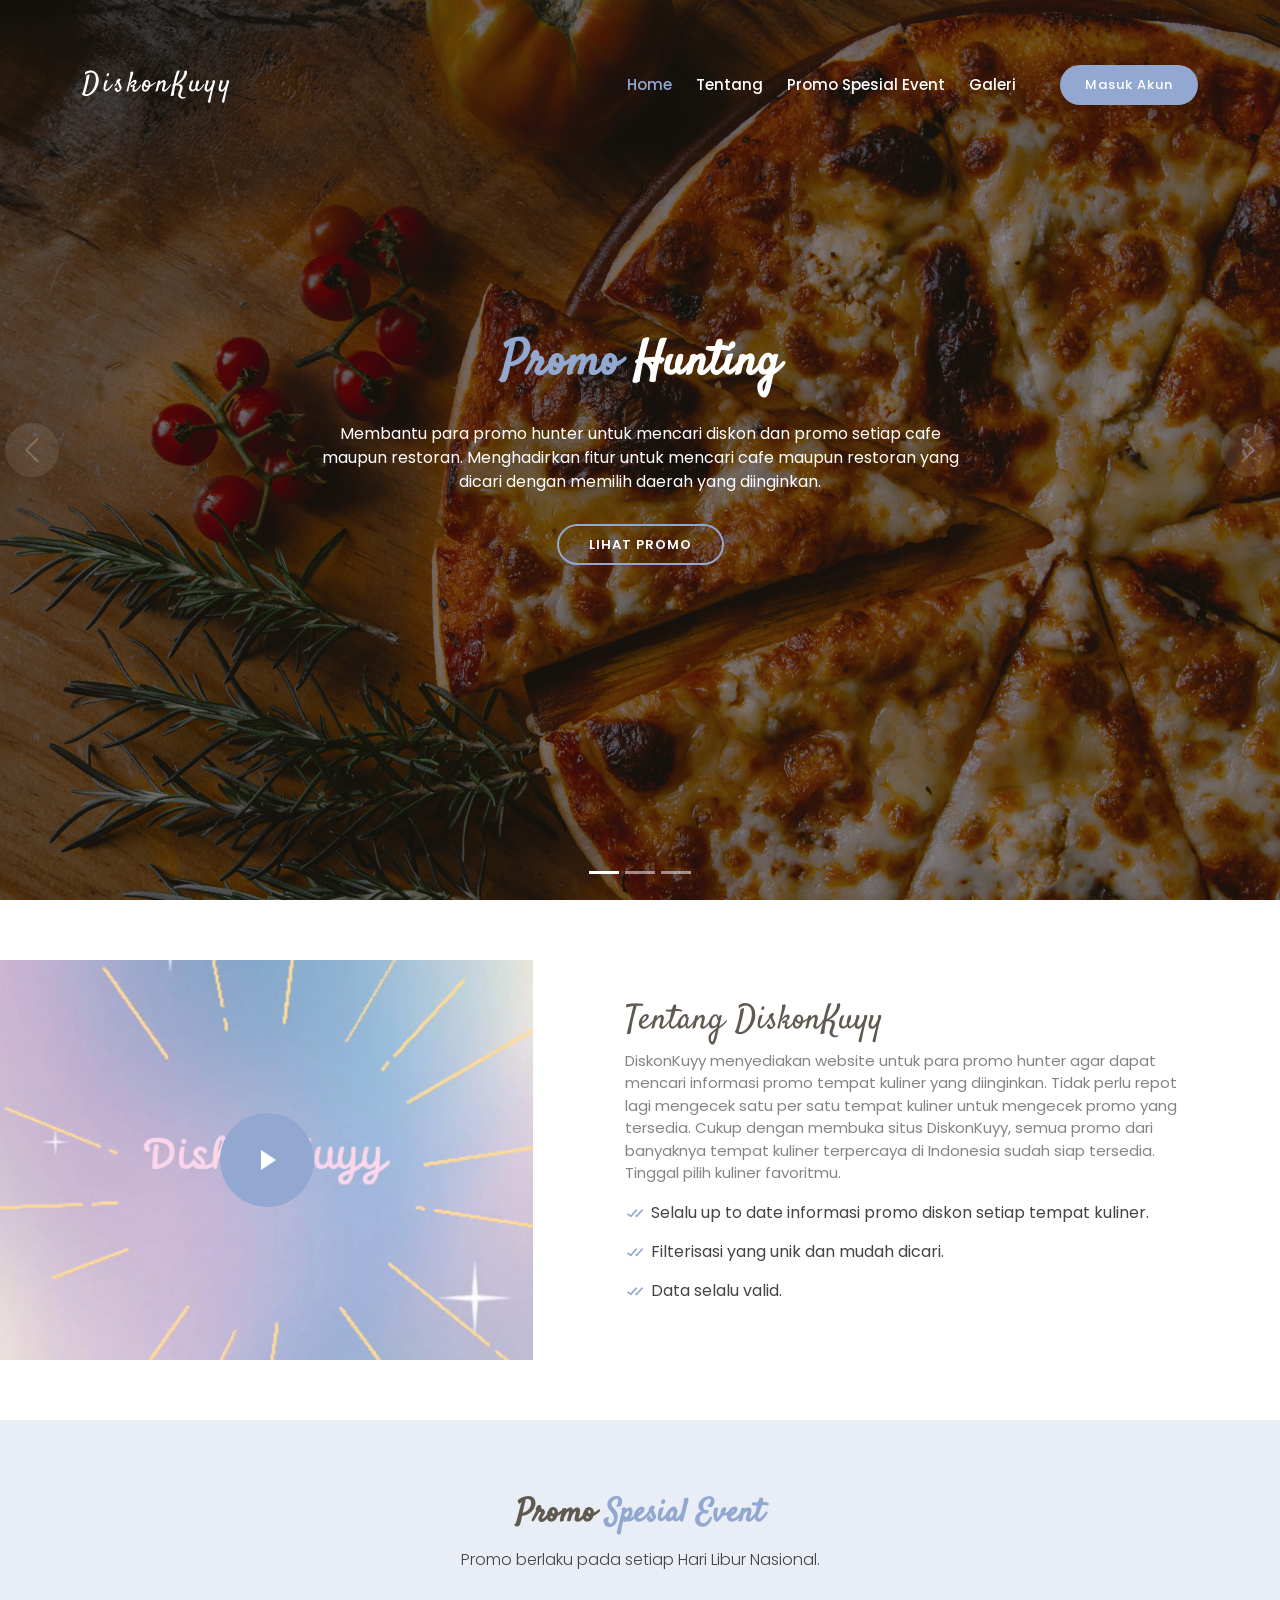
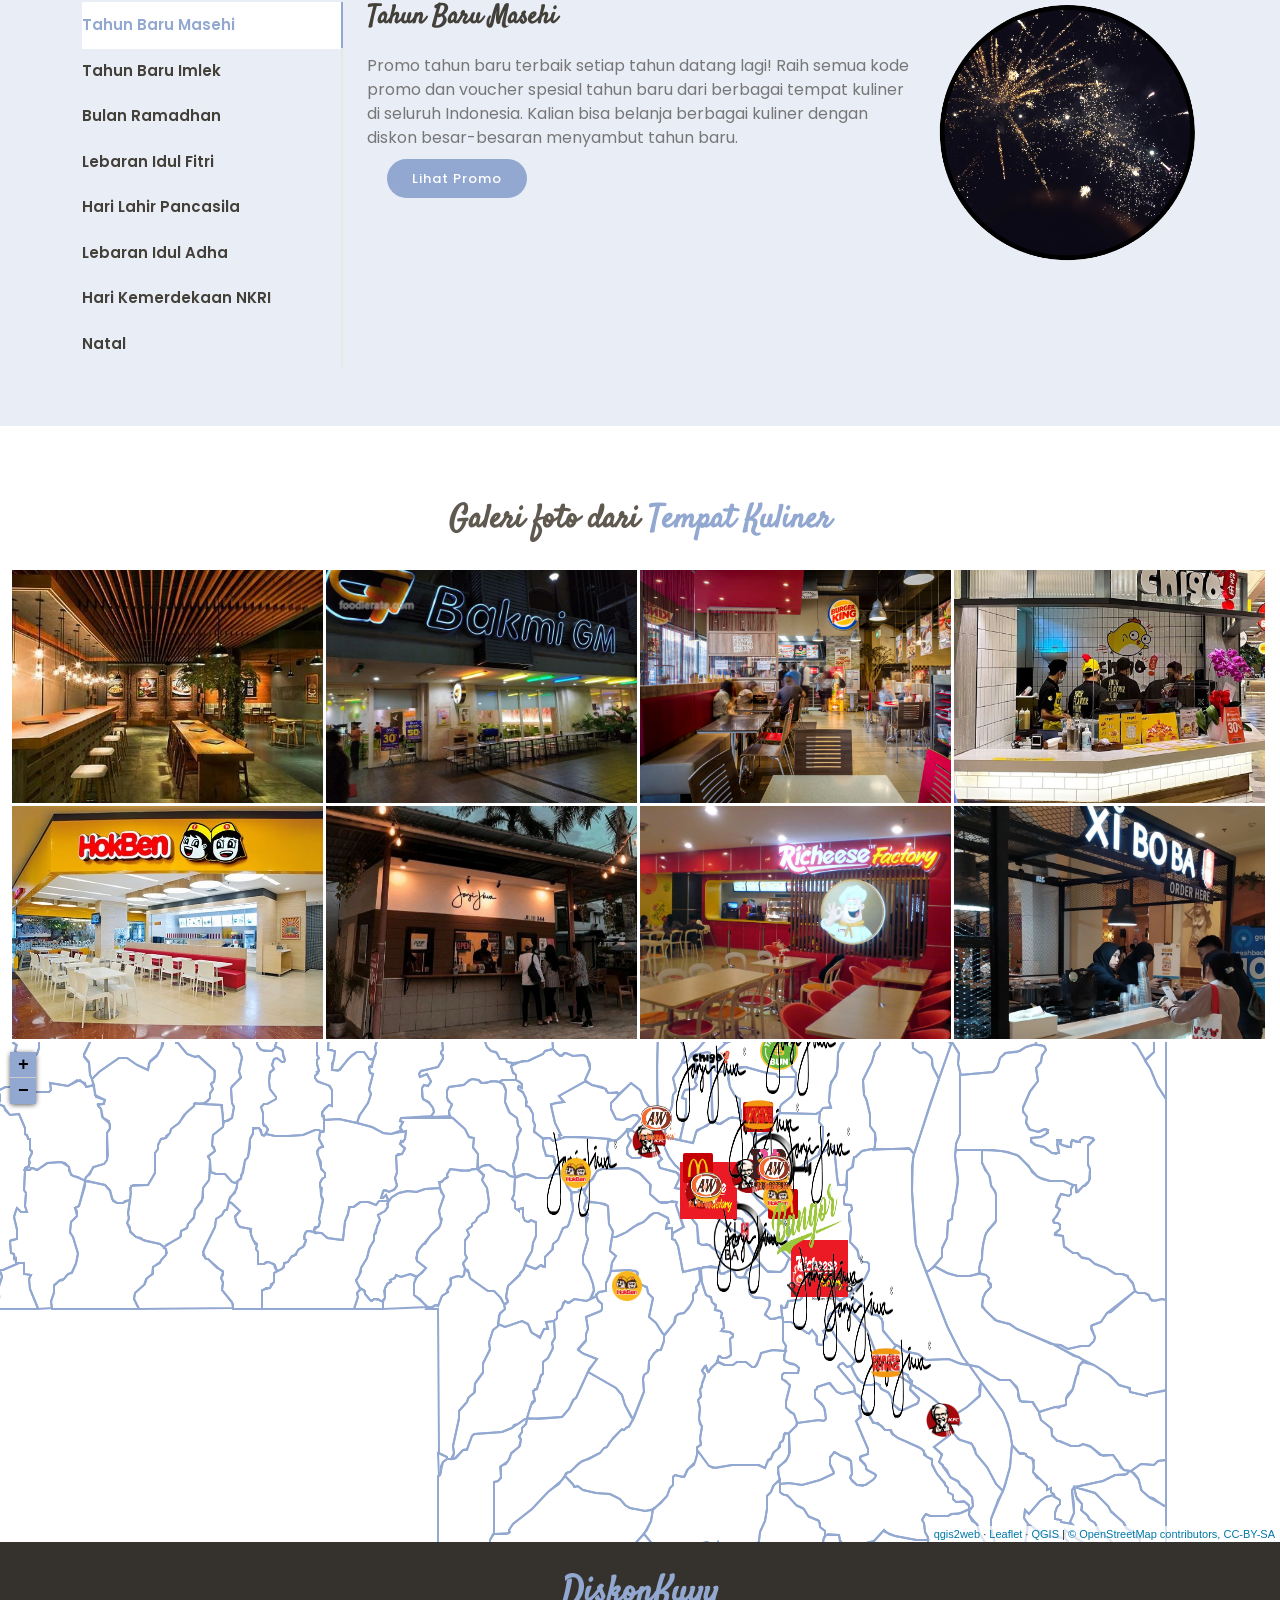
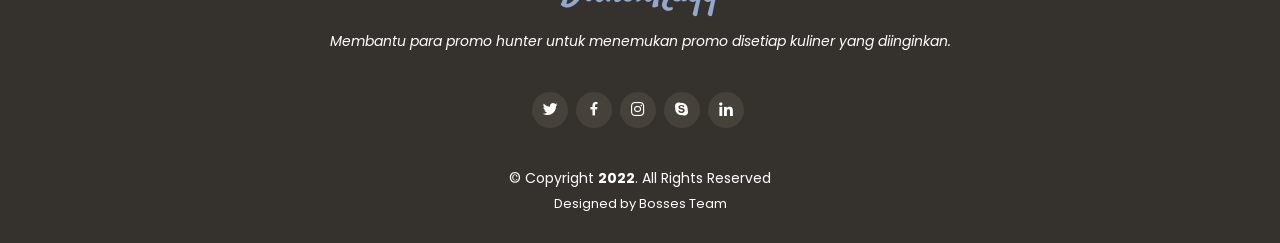
==== commit 883fd355: "Update index.html" ====
--- a/index.html
+++ b/index.html
@@ -3,28 +3,30 @@
 
 <head>
   <meta charset="utf-8">
+  <meta http-equiv="X-UA-Compatible" content="IE=edge">
   <meta content="width=device-width, initial-scale=1.0" name="viewport">
-
   <title>DiskonKuyy</title>
   <meta content="" name="description">
   <meta content="" name="keywords">
-
-  <!-- Favicons -->
+  <meta name="viewport" content="initial-scale=1,user-scalable=no,maximum-scale=1,width=device-width">
+  <meta name="mobile-web-app-capable" content="yes">
+  <meta name="apple-mobile-web-app-capable" content="yes">
+  <link rel="stylesheet" href="css/leaflet.css">
+  <link rel="stylesheet" href="css/qgis2web.css"><link rel="stylesheet" href="css/fontawesome-all.min.css">
+    <style>
+        #map {
+            width: 100%;
+            height: 500px;
+        }
+    </style>
   <link href="assets/img/logo.png" rel="icon">
-  <link href="assets/img/logo.png" rel="apple-touch-icon">
-
-  <!-- Google Fonts -->
   <link href="https://fonts.googleapis.com/css?family=Poppins:300,300i,400,400i,600,600i,700,700i|Satisfy|Comic+Neue:300,300i,400,400i,700,700i" rel="stylesheet">
-
-  <!-- Vendor CSS Files -->
   <link href="assets/vendor/animate.css/animate.min.css" rel="stylesheet">
   <link href="assets/vendor/bootstrap/css/bootstrap.min.css" rel="stylesheet">
   <link href="assets/vendor/bootstrap-icons/bootstrap-icons.css" rel="stylesheet">
   <link href="assets/vendor/boxicons/css/boxicons.min.css" rel="stylesheet">
   <link href="assets/vendor/glightbox/css/glightbox.min.css" rel="stylesheet">
   <link href="assets/vendor/swiper/swiper-bundle.min.css" rel="stylesheet">
-
-  <!-- Template Main CSS File -->
   <link href="assets/css/style.css" rel="stylesheet">
 
 </head>
@@ -366,12 +368,850 @@
         </div>
       </div>
 	    
-      <div class="map">
+      <!--<div class="map">
         <iframe src="https://www.google.com/maps/embed?pb=!1m18!1m12!1m3!1d32654820.88251219!2d117.88879999999999!3d-2.4456499999999997!2m3!1f0!2f0!3f0!3m2!1i1024!2i768!4f13.1!3m3!1m2!1s0x2c4c07d7496404b7%3A0xe37b4de71badf485!2sIndonesia!5e0!3m2!1sen!2sid!4v1664171492442!5m2!1sen!2sid" width="100%" height="350px" style="border:0;" allowfullscreen="" loading="lazy" referrerpolicy="no-referrer-when-downgrade"></iframe>
-      </div>
+      </div>-->
 	    
     </section><!-- End Gallery Section -->
-
+	
+	<!-- ======= Map ======= -->
+		        <div id="map">
+        </div>
+        <script src="js/qgis2web_expressions.js"></script>
+        <script src="js/leaflet.js"></script>
+        <script src="js/leaflet.rotatedMarker.js"></script>
+        <script src="js/leaflet.pattern.js"></script>
+        <script src="js/leaflet-hash.js"></script>
+        <script src="js/Autolinker.min.js"></script>
+        <script src="js/rbush.min.js"></script>
+        <script src="js/labelgun.min.js"></script>
+        <script src="js/labels.js"></script>
+        <script src="data/ADMINISTRASIDESA_AR_25K_1.js"></script>
+        <script src="data/xiboba_2.js"></script>
+        <script src="data/trafficbun_3.js"></script>
+        <script src="data/richeese_4.js"></script>
+        <script src="data/phocajjang_5.js"></script>
+        <script src="data/mcd_6.js"></script>
+        <script src="data/kfc_7.js"></script>
+        <script src="data/janjijiwa_8.js"></script>
+        <script src="data/hokben_9.js"></script>
+        <script src="data/chigo_10.js"></script>
+        <script src="data/burgerking_11.js"></script>
+        <script src="data/burgerbangor_12.js"></script>
+        <script src="data/baskin_13.js"></script>
+        <script src="data/bakmigm_14.js"></script>
+        <script src="data/adanw_15.js"></script>
+        <script>
+        var map = L.map('map', {
+            zoomControl:true, maxZoom:28, minZoom:1
+        }).fitBounds([[-6.659139843913491,106.73531214849895],[-6.585228354517452,106.83403998039505]]);
+        var hash = new L.Hash(map);
+        map.attributionControl.setPrefix('<a href="https://github.com/tomchadwin/qgis2web" target="_blank">qgis2web</a> &middot; <a href="https://leafletjs.com" title="A JS library for interactive maps">Leaflet</a> &middot; <a href="https://qgis.org">QGIS</a>');
+        var autolinker = new Autolinker({truncate: {length: 30, location: 'smart'}});
+        var bounds_group = new L.featureGroup([]);
+        function setBounds() {
+        }
+        map.createPane('pane_OSMStandard_0');
+        map.getPane('pane_OSMStandard_0').style.zIndex = 400;
+        var layer_OSMStandard_0 = L.tileLayer('http://tile.openstreetmap.org/{z}/{x}/{y}.png', {
+            pane: 'pane_OSMStandard_0',
+            opacity: 1.0,
+            attribution: '<a href="https://www.openstreetmap.org/copyright">© OpenStreetMap contributors, CC-BY-SA</a>',
+            minZoom: 1,
+            maxZoom: 28,
+            minNativeZoom: 0,
+            maxNativeZoom: 19
+        });
+        layer_OSMStandard_0;
+        map.addLayer(layer_OSMStandard_0);
+        function pop_ADMINISTRASIDESA_AR_25K_1(feature, layer) {
+            var popupContent = '<table>\
+                    <tr>\
+                        <td colspan="2">' + (feature.properties['KDPPUM'] !== null ? autolinker.link(feature.properties['KDPPUM'].toLocaleString()) : '') + '</td>\
+                    </tr>\
+                    <tr>\
+                        <td colspan="2">' + (feature.properties['NAMOBJ'] !== null ? autolinker.link(feature.properties['NAMOBJ'].toLocaleString()) : '') + '</td>\
+                    </tr>\
+                    <tr>\
+                        <td colspan="2">' + (feature.properties['REMARK'] !== null ? autolinker.link(feature.properties['REMARK'].toLocaleString()) : '') + '</td>\
+                    </tr>\
+                    <tr>\
+                        <td colspan="2">' + (feature.properties['KDPBPS'] !== null ? autolinker.link(feature.properties['KDPBPS'].toLocaleString()) : '') + '</td>\
+                    </tr>\
+                    <tr>\
+                        <td colspan="2">' + (feature.properties['FCODE'] !== null ? autolinker.link(feature.properties['FCODE'].toLocaleString()) : '') + '</td>\
+                    </tr>\
+                    <tr>\
+                        <td colspan="2">' + (feature.properties['LUASWH'] !== null ? autolinker.link(feature.properties['LUASWH'].toLocaleString()) : '') + '</td>\
+                    </tr>\
+                    <tr>\
+                        <td colspan="2">' + (feature.properties['UUPP'] !== null ? autolinker.link(feature.properties['UUPP'].toLocaleString()) : '') + '</td>\
+                    </tr>\
+                    <tr>\
+                        <td colspan="2">' + (feature.properties['SRS_ID'] !== null ? autolinker.link(feature.properties['SRS_ID'].toLocaleString()) : '') + '</td>\
+                    </tr>\
+                    <tr>\
+                        <td colspan="2">' + (feature.properties['LCODE'] !== null ? autolinker.link(feature.properties['LCODE'].toLocaleString()) : '') + '</td>\
+                    </tr>\
+                    <tr>\
+                        <td colspan="2">' + (feature.properties['METADATA'] !== null ? autolinker.link(feature.properties['METADATA'].toLocaleString()) : '') + '</td>\
+                    </tr>\
+                    <tr>\
+                        <td colspan="2">' + (feature.properties['KDEBPS'] !== null ? autolinker.link(feature.properties['KDEBPS'].toLocaleString()) : '') + '</td>\
+                    </tr>\
+                    <tr>\
+                        <td colspan="2">' + (feature.properties['KDEPUM'] !== null ? autolinker.link(feature.properties['KDEPUM'].toLocaleString()) : '') + '</td>\
+                    </tr>\
+                    <tr>\
+                        <td colspan="2">' + (feature.properties['KDCBPS'] !== null ? autolinker.link(feature.properties['KDCBPS'].toLocaleString()) : '') + '</td>\
+                    </tr>\
+                    <tr>\
+                        <td colspan="2">' + (feature.properties['KDCPUM'] !== null ? autolinker.link(feature.properties['KDCPUM'].toLocaleString()) : '') + '</td>\
+                    </tr>\
+                    <tr>\
+                        <td colspan="2">' + (feature.properties['KDBBPS'] !== null ? autolinker.link(feature.properties['KDBBPS'].toLocaleString()) : '') + '</td>\
+                    </tr>\
+                    <tr>\
+                        <td colspan="2">' + (feature.properties['KDBPUM'] !== null ? autolinker.link(feature.properties['KDBPUM'].toLocaleString()) : '') + '</td>\
+                    </tr>\
+                    <tr>\
+                        <td colspan="2">' + (feature.properties['WADMKD'] !== null ? autolinker.link(feature.properties['WADMKD'].toLocaleString()) : '') + '</td>\
+                    </tr>\
+                    <tr>\
+                        <td colspan="2">' + (feature.properties['WIADKD'] !== null ? autolinker.link(feature.properties['WIADKD'].toLocaleString()) : '') + '</td>\
+                    </tr>\
+                    <tr>\
+                        <td colspan="2">' + (feature.properties['WADMKC'] !== null ? autolinker.link(feature.properties['WADMKC'].toLocaleString()) : '') + '</td>\
+                    </tr>\
+                    <tr>\
+                        <td colspan="2">' + (feature.properties['WIADKC'] !== null ? autolinker.link(feature.properties['WIADKC'].toLocaleString()) : '') + '</td>\
+                    </tr>\
+                    <tr>\
+                        <td colspan="2">' + (feature.properties['WADMKK'] !== null ? autolinker.link(feature.properties['WADMKK'].toLocaleString()) : '') + '</td>\
+                    </tr>\
+                    <tr>\
+                        <td colspan="2">' + (feature.properties['WIADKK'] !== null ? autolinker.link(feature.properties['WIADKK'].toLocaleString()) : '') + '</td>\
+                    </tr>\
+                    <tr>\
+                        <td colspan="2">' + (feature.properties['WADMPR'] !== null ? autolinker.link(feature.properties['WADMPR'].toLocaleString()) : '') + '</td>\
+                    </tr>\
+                    <tr>\
+                        <td colspan="2">' + (feature.properties['WIADPR'] !== null ? autolinker.link(feature.properties['WIADPR'].toLocaleString()) : '') + '</td>\
+                    </tr>\
+                    <tr>\
+                        <td colspan="2">' + (feature.properties['TIPADM'] !== null ? autolinker.link(feature.properties['TIPADM'].toLocaleString()) : '') + '</td>\
+                    </tr>\
+                    <tr>\
+                        <td colspan="2">' + (feature.properties['SHAPE_Leng'] !== null ? autolinker.link(feature.properties['SHAPE_Leng'].toLocaleString()) : '') + '</td>\
+                    </tr>\
+                    <tr>\
+                        <td colspan="2">' + (feature.properties['SHAPE_Area'] !== null ? autolinker.link(feature.properties['SHAPE_Area'].toLocaleString()) : '') + '</td>\
+                    </tr>\
+                </table>';
+            layer.bindPopup(popupContent, {maxHeight: 400});
+        }
+
+        function style_ADMINISTRASIDESA_AR_25K_1_0() {
+            return {
+                pane: 'pane_ADMINISTRASIDESA_AR_25K_1',
+                opacity: 1,
+                color: 'rgba(146,168,209,1.0)',
+                dashArray: '',
+                lineCap: 'butt',
+                lineJoin: 'miter',
+                weight: 2.0, 
+                fill: true,
+                fillOpacity: 1,
+                fillColor: 'rgba(146,168,209,0.0)',
+                interactive: true,
+            }
+        }
+        map.createPane('pane_ADMINISTRASIDESA_AR_25K_1');
+        map.getPane('pane_ADMINISTRASIDESA_AR_25K_1').style.zIndex = 401;
+        map.getPane('pane_ADMINISTRASIDESA_AR_25K_1').style['mix-blend-mode'] = 'normal';
+        var layer_ADMINISTRASIDESA_AR_25K_1 = new L.geoJson(json_ADMINISTRASIDESA_AR_25K_1, {
+            attribution: '',
+            interactive: true,
+            dataVar: 'json_ADMINISTRASIDESA_AR_25K_1',
+            layerName: 'layer_ADMINISTRASIDESA_AR_25K_1',
+            pane: 'pane_ADMINISTRASIDESA_AR_25K_1',
+            onEachFeature: pop_ADMINISTRASIDESA_AR_25K_1,
+            style: style_ADMINISTRASIDESA_AR_25K_1_0,
+        });
+        bounds_group.addLayer(layer_ADMINISTRASIDESA_AR_25K_1);
+        map.addLayer(layer_ADMINISTRASIDESA_AR_25K_1);
+        function pop_xiboba_2(feature, layer) {
+            var popupContent = '<table>\
+                    <tr>\
+                        <td colspan="2">' + (feature.properties['Nama Tempat'] !== null ? autolinker.link(feature.properties['Nama Tempat'].toLocaleString()) : '') + '</td>\
+                    </tr>\
+                    <tr>\
+                        <td colspan="2">' + (feature.properties['x'] !== null ? autolinker.link(feature.properties['x'].toLocaleString()) : '') + '</td>\
+                    </tr>\
+                    <tr>\
+                        <td colspan="2">' + (feature.properties['y'] !== null ? autolinker.link(feature.properties['y'].toLocaleString()) : '') + '</td>\
+                    </tr>\
+                </table>';
+            layer.bindPopup(popupContent, {maxHeight: 400});
+        }
+
+        function style_xiboba_2_0() {
+            return {
+                pane: 'pane_xiboba_2',
+        rotationAngle: 0.0,
+        rotationOrigin: 'center center',
+        icon: L.icon({
+            iconUrl: 'markers/xiboba.png.svg',
+            iconSize: [76.0, 76.0]
+        }),
+                interactive: true,
+            }
+        }
+        map.createPane('pane_xiboba_2');
+        map.getPane('pane_xiboba_2').style.zIndex = 402;
+        map.getPane('pane_xiboba_2').style['mix-blend-mode'] = 'normal';
+        var layer_xiboba_2 = new L.geoJson(json_xiboba_2, {
+            attribution: '',
+            interactive: true,
+            dataVar: 'json_xiboba_2',
+            layerName: 'layer_xiboba_2',
+            pane: 'pane_xiboba_2',
+            onEachFeature: pop_xiboba_2,
+            pointToLayer: function (feature, latlng) {
+                var context = {
+                    feature: feature,
+                    variables: {}
+                };
+                return L.marker(latlng, style_xiboba_2_0(feature));
+            },
+        });
+        bounds_group.addLayer(layer_xiboba_2);
+        map.addLayer(layer_xiboba_2);
+        function pop_trafficbun_3(feature, layer) {
+            var popupContent = '<table>\
+                    <tr>\
+                        <td colspan="2">' + (feature.properties['Nama Tempat'] !== null ? autolinker.link(feature.properties['Nama Tempat'].toLocaleString()) : '') + '</td>\
+                    </tr>\
+                    <tr>\
+                        <td colspan="2">' + (feature.properties['x'] !== null ? autolinker.link(feature.properties['x'].toLocaleString()) : '') + '</td>\
+                    </tr>\
+                    <tr>\
+                        <td colspan="2">' + (feature.properties['y'] !== null ? autolinker.link(feature.properties['y'].toLocaleString()) : '') + '</td>\
+                    </tr>\
+                </table>';
+            layer.bindPopup(popupContent, {maxHeight: 400});
+        }
+
+        function style_trafficbun_3_0() {
+            return {
+                pane: 'pane_trafficbun_3',
+        rotationAngle: 0.0,
+        rotationOrigin: 'center center',
+        icon: L.icon({
+            iconUrl: 'markers/traffic-bun.png.svg',
+            iconSize: [38.0, 38.0]
+        }),
+                interactive: true,
+            }
+        }
+        map.createPane('pane_trafficbun_3');
+        map.getPane('pane_trafficbun_3').style.zIndex = 403;
+        map.getPane('pane_trafficbun_3').style['mix-blend-mode'] = 'normal';
+        var layer_trafficbun_3 = new L.geoJson(json_trafficbun_3, {
+            attribution: '',
+            interactive: true,
+            dataVar: 'json_trafficbun_3',
+            layerName: 'layer_trafficbun_3',
+            pane: 'pane_trafficbun_3',
+            onEachFeature: pop_trafficbun_3,
+            pointToLayer: function (feature, latlng) {
+                var context = {
+                    feature: feature,
+                    variables: {}
+                };
+                return L.marker(latlng, style_trafficbun_3_0(feature));
+            },
+        });
+        bounds_group.addLayer(layer_trafficbun_3);
+        map.addLayer(layer_trafficbun_3);
+        function pop_richeese_4(feature, layer) {
+            var popupContent = '<table>\
+                    <tr>\
+                        <td colspan="2">' + (feature.properties['Nama Tempat'] !== null ? autolinker.link(feature.properties['Nama Tempat'].toLocaleString()) : '') + '</td>\
+                    </tr>\
+                    <tr>\
+                        <td colspan="2">' + (feature.properties['x'] !== null ? autolinker.link(feature.properties['x'].toLocaleString()) : '') + '</td>\
+                    </tr>\
+                    <tr>\
+                        <td colspan="2">' + (feature.properties['y'] !== null ? autolinker.link(feature.properties['y'].toLocaleString()) : '') + '</td>\
+                    </tr>\
+                </table>';
+            layer.bindPopup(popupContent, {maxHeight: 400});
+        }
+
+        function style_richeese_4_0() {
+            return {
+                pane: 'pane_richeese_4',
+        rotationAngle: 0.0,
+        rotationOrigin: 'center center',
+        icon: L.icon({
+            iconUrl: 'markers/richeese-factory.png.svg',
+            iconSize: [57.0, 57.0]
+        }),
+                interactive: true,
+            }
+        }
+        map.createPane('pane_richeese_4');
+        map.getPane('pane_richeese_4').style.zIndex = 404;
+        map.getPane('pane_richeese_4').style['mix-blend-mode'] = 'normal';
+        var layer_richeese_4 = new L.geoJson(json_richeese_4, {
+            attribution: '',
+            interactive: true,
+            dataVar: 'json_richeese_4',
+            layerName: 'layer_richeese_4',
+            pane: 'pane_richeese_4',
+            onEachFeature: pop_richeese_4,
+            pointToLayer: function (feature, latlng) {
+                var context = {
+                    feature: feature,
+                    variables: {}
+                };
+                return L.marker(latlng, style_richeese_4_0(feature));
+            },
+        });
+        bounds_group.addLayer(layer_richeese_4);
+        map.addLayer(layer_richeese_4);
+        function pop_phocajjang_5(feature, layer) {
+            var popupContent = '<table>\
+                    <tr>\
+                        <td colspan="2">' + (feature.properties['Nama Tempat'] !== null ? autolinker.link(feature.properties['Nama Tempat'].toLocaleString()) : '') + '</td>\
+                    </tr>\
+                    <tr>\
+                        <td colspan="2">' + (feature.properties['x'] !== null ? autolinker.link(feature.properties['x'].toLocaleString()) : '') + '</td>\
+                    </tr>\
+                    <tr>\
+                        <td colspan="2">' + (feature.properties['y'] !== null ? autolinker.link(feature.properties['y'].toLocaleString()) : '') + '</td>\
+                    </tr>\
+                </table>';
+            layer.bindPopup(popupContent, {maxHeight: 400});
+        }
+
+        function style_phocajjang_5_0() {
+            return {
+                pane: 'pane_phocajjang_5',
+        rotationAngle: 0.0,
+        rotationOrigin: 'center center',
+        icon: L.icon({
+            iconUrl: 'markers/pochajjang.png.svg',
+            iconSize: [76.0, 76.0]
+        }),
+                interactive: true,
+            }
+        }
+        map.createPane('pane_phocajjang_5');
+        map.getPane('pane_phocajjang_5').style.zIndex = 405;
+        map.getPane('pane_phocajjang_5').style['mix-blend-mode'] = 'normal';
+        var layer_phocajjang_5 = new L.geoJson(json_phocajjang_5, {
+            attribution: '',
+            interactive: true,
+            dataVar: 'json_phocajjang_5',
+            layerName: 'layer_phocajjang_5',
+            pane: 'pane_phocajjang_5',
+            onEachFeature: pop_phocajjang_5,
+            pointToLayer: function (feature, latlng) {
+                var context = {
+                    feature: feature,
+                    variables: {}
+                };
+                return L.marker(latlng, style_phocajjang_5_0(feature));
+            },
+        });
+        bounds_group.addLayer(layer_phocajjang_5);
+        map.addLayer(layer_phocajjang_5);
+        function pop_mcd_6(feature, layer) {
+            var popupContent = '<table>\
+                    <tr>\
+                        <td colspan="2">' + (feature.properties['Nama Tempat'] !== null ? autolinker.link(feature.properties['Nama Tempat'].toLocaleString()) : '') + '</td>\
+                    </tr>\
+                    <tr>\
+                        <td colspan="2">' + (feature.properties['x'] !== null ? autolinker.link(feature.properties['x'].toLocaleString()) : '') + '</td>\
+                    </tr>\
+                    <tr>\
+                        <td colspan="2">' + (feature.properties['y'] !== null ? autolinker.link(feature.properties['y'].toLocaleString()) : '') + '</td>\
+                    </tr>\
+                </table>';
+            layer.bindPopup(popupContent, {maxHeight: 400});
+        }
+
+        function style_mcd_6_0() {
+            return {
+                pane: 'pane_mcd_6',
+        rotationAngle: 0.0,
+        rotationOrigin: 'center center',
+        icon: L.icon({
+            iconUrl: 'markers/McDonalds.png.svg',
+            iconSize: [30.4, 30.4]
+        }),
+                interactive: true,
+            }
+        }
+        map.createPane('pane_mcd_6');
+        map.getPane('pane_mcd_6').style.zIndex = 406;
+        map.getPane('pane_mcd_6').style['mix-blend-mode'] = 'normal';
+        var layer_mcd_6 = new L.geoJson(json_mcd_6, {
+            attribution: '',
+            interactive: true,
+            dataVar: 'json_mcd_6',
+            layerName: 'layer_mcd_6',
+            pane: 'pane_mcd_6',
+            onEachFeature: pop_mcd_6,
+            pointToLayer: function (feature, latlng) {
+                var context = {
+                    feature: feature,
+                    variables: {}
+                };
+                return L.marker(latlng, style_mcd_6_0(feature));
+            },
+        });
+        bounds_group.addLayer(layer_mcd_6);
+        map.addLayer(layer_mcd_6);
+        function pop_kfc_7(feature, layer) {
+            var popupContent = '<table>\
+                    <tr>\
+                        <td colspan="2">' + (feature.properties['Nama Tempat'] !== null ? autolinker.link(feature.properties['Nama Tempat'].toLocaleString()) : '') + '</td>\
+                    </tr>\
+                    <tr>\
+                        <td colspan="2">' + (feature.properties['x'] !== null ? autolinker.link(feature.properties['x'].toLocaleString()) : '') + '</td>\
+                    </tr>\
+                    <tr>\
+                        <td colspan="2">' + (feature.properties['y'] !== null ? autolinker.link(feature.properties['y'].toLocaleString()) : '') + '</td>\
+                    </tr>\
+                </table>';
+            layer.bindPopup(popupContent, {maxHeight: 400});
+        }
+
+        function style_kfc_7_0() {
+            return {
+                pane: 'pane_kfc_7',
+        rotationAngle: 0.0,
+        rotationOrigin: 'center center',
+        icon: L.icon({
+            iconUrl: 'markers/kfc.png.svg',
+            iconSize: [34.199999999999996, 34.199999999999996]
+        }),
+                interactive: true,
+            }
+        }
+        map.createPane('pane_kfc_7');
+        map.getPane('pane_kfc_7').style.zIndex = 407;
+        map.getPane('pane_kfc_7').style['mix-blend-mode'] = 'normal';
+        var layer_kfc_7 = new L.geoJson(json_kfc_7, {
+            attribution: '',
+            interactive: true,
+            dataVar: 'json_kfc_7',
+            layerName: 'layer_kfc_7',
+            pane: 'pane_kfc_7',
+            onEachFeature: pop_kfc_7,
+            pointToLayer: function (feature, latlng) {
+                var context = {
+                    feature: feature,
+                    variables: {}
+                };
+                return L.marker(latlng, style_kfc_7_0(feature));
+            },
+        });
+        bounds_group.addLayer(layer_kfc_7);
+        map.addLayer(layer_kfc_7);
+        function pop_janjijiwa_8(feature, layer) {
+            var popupContent = '<table>\
+                    <tr>\
+                        <td colspan="2">' + (feature.properties['Nama Tempat'] !== null ? autolinker.link(feature.properties['Nama Tempat'].toLocaleString()) : '') + '</td>\
+                    </tr>\
+                    <tr>\
+                        <td colspan="2">' + (feature.properties['x'] !== null ? autolinker.link(feature.properties['x'].toLocaleString()) : '') + '</td>\
+                    </tr>\
+                    <tr>\
+                        <td colspan="2">' + (feature.properties['y'] !== null ? autolinker.link(feature.properties['y'].toLocaleString()) : '') + '</td>\
+                    </tr>\
+                </table>';
+            layer.bindPopup(popupContent, {maxHeight: 400});
+        }
+
+        function style_janjijiwa_8_0() {
+            return {
+                pane: 'pane_janjijiwa_8',
+        rotationAngle: 0.0,
+        rotationOrigin: 'center center',
+        icon: L.icon({
+            iconUrl: 'markers/janjiw.png.svg',
+            iconSize: [114.0, 114.0]
+        }),
+                interactive: true,
+            }
+        }
+        map.createPane('pane_janjijiwa_8');
+        map.getPane('pane_janjijiwa_8').style.zIndex = 408;
+        map.getPane('pane_janjijiwa_8').style['mix-blend-mode'] = 'normal';
+        var layer_janjijiwa_8 = new L.geoJson(json_janjijiwa_8, {
+            attribution: '',
+            interactive: true,
+            dataVar: 'json_janjijiwa_8',
+            layerName: 'layer_janjijiwa_8',
+            pane: 'pane_janjijiwa_8',
+            onEachFeature: pop_janjijiwa_8,
+            pointToLayer: function (feature, latlng) {
+                var context = {
+                    feature: feature,
+                    variables: {}
+                };
+                return L.marker(latlng, style_janjijiwa_8_0(feature));
+            },
+        });
+        bounds_group.addLayer(layer_janjijiwa_8);
+        map.addLayer(layer_janjijiwa_8);
+        function pop_hokben_9(feature, layer) {
+            var popupContent = '<table>\
+                    <tr>\
+                        <td colspan="2">' + (feature.properties['Nama Tempat'] !== null ? autolinker.link(feature.properties['Nama Tempat'].toLocaleString()) : '') + '</td>\
+                    </tr>\
+                    <tr>\
+                        <td colspan="2">' + (feature.properties['x'] !== null ? autolinker.link(feature.properties['x'].toLocaleString()) : '') + '</td>\
+                    </tr>\
+                    <tr>\
+                        <td colspan="2">' + (feature.properties['y'] !== null ? autolinker.link(feature.properties['y'].toLocaleString()) : '') + '</td>\
+                    </tr>\
+                </table>';
+            layer.bindPopup(popupContent, {maxHeight: 400});
+        }
+
+        function style_hokben_9_0() {
+            return {
+                pane: 'pane_hokben_9',
+        rotationAngle: 0.0,
+        rotationOrigin: 'center center',
+        icon: L.icon({
+            iconUrl: 'markers/hokben.png.svg',
+            iconSize: [30.4, 30.4]
+        }),
+                interactive: true,
+            }
+        }
+        map.createPane('pane_hokben_9');
+        map.getPane('pane_hokben_9').style.zIndex = 409;
+        map.getPane('pane_hokben_9').style['mix-blend-mode'] = 'normal';
+        var layer_hokben_9 = new L.geoJson(json_hokben_9, {
+            attribution: '',
+            interactive: true,
+            dataVar: 'json_hokben_9',
+            layerName: 'layer_hokben_9',
+            pane: 'pane_hokben_9',
+            onEachFeature: pop_hokben_9,
+            pointToLayer: function (feature, latlng) {
+                var context = {
+                    feature: feature,
+                    variables: {}
+                };
+                return L.marker(latlng, style_hokben_9_0(feature));
+            },
+        });
+        bounds_group.addLayer(layer_hokben_9);
+        map.addLayer(layer_hokben_9);
+        function pop_chigo_10(feature, layer) {
+            var popupContent = '<table>\
+                    <tr>\
+                        <td colspan="2">' + (feature.properties['Nama Tempat'] !== null ? autolinker.link(feature.properties['Nama Tempat'].toLocaleString()) : '') + '</td>\
+                    </tr>\
+                    <tr>\
+                        <td colspan="2">' + (feature.properties['x'] !== null ? autolinker.link(feature.properties['x'].toLocaleString()) : '') + '</td>\
+                    </tr>\
+                    <tr>\
+                        <td colspan="2">' + (feature.properties['y'] !== null ? autolinker.link(feature.properties['y'].toLocaleString()) : '') + '</td>\
+                    </tr>\
+                </table>';
+            layer.bindPopup(popupContent, {maxHeight: 400});
+        }
+
+        function style_chigo_10_0() {
+            return {
+                pane: 'pane_chigo_10',
+        rotationAngle: 0.0,
+        rotationOrigin: 'center center',
+        icon: L.icon({
+            iconUrl: 'markers/chigo.png.svg',
+            iconSize: [45.599999999999994, 45.599999999999994]
+        }),
+                interactive: true,
+            }
+        }
+        map.createPane('pane_chigo_10');
+        map.getPane('pane_chigo_10').style.zIndex = 410;
+        map.getPane('pane_chigo_10').style['mix-blend-mode'] = 'normal';
+        var layer_chigo_10 = new L.geoJson(json_chigo_10, {
+            attribution: '',
+            interactive: true,
+            dataVar: 'json_chigo_10',
+            layerName: 'layer_chigo_10',
+            pane: 'pane_chigo_10',
+            onEachFeature: pop_chigo_10,
+            pointToLayer: function (feature, latlng) {
+                var context = {
+                    feature: feature,
+                    variables: {}
+                };
+                return L.marker(latlng, style_chigo_10_0(feature));
+            },
+        });
+        bounds_group.addLayer(layer_chigo_10);
+        map.addLayer(layer_chigo_10);
+        function pop_burgerking_11(feature, layer) {
+            var popupContent = '<table>\
+                    <tr>\
+                        <td colspan="2">' + (feature.properties['Nama Tempat'] !== null ? autolinker.link(feature.properties['Nama Tempat'].toLocaleString()) : '') + '</td>\
+                    </tr>\
+                    <tr>\
+                        <td colspan="2">' + (feature.properties['x'] !== null ? autolinker.link(feature.properties['x'].toLocaleString()) : '') + '</td>\
+                    </tr>\
+                    <tr>\
+                        <td colspan="2">' + (feature.properties['y'] !== null ? autolinker.link(feature.properties['y'].toLocaleString()) : '') + '</td>\
+                    </tr>\
+                </table>';
+            layer.bindPopup(popupContent, {maxHeight: 400});
+        }
+
+        function style_burgerking_11_0() {
+            return {
+                pane: 'pane_burgerking_11',
+        rotationAngle: 0.0,
+        rotationOrigin: 'center center',
+        icon: L.icon({
+            iconUrl: 'markers/Burger_King.png.svg',
+            iconSize: [30.4, 30.4]
+        }),
+                interactive: true,
+            }
+        }
+        map.createPane('pane_burgerking_11');
+        map.getPane('pane_burgerking_11').style.zIndex = 411;
+        map.getPane('pane_burgerking_11').style['mix-blend-mode'] = 'normal';
+        var layer_burgerking_11 = new L.geoJson(json_burgerking_11, {
+            attribution: '',
+            interactive: true,
+            dataVar: 'json_burgerking_11',
+            layerName: 'layer_burgerking_11',
+            pane: 'pane_burgerking_11',
+            onEachFeature: pop_burgerking_11,
+            pointToLayer: function (feature, latlng) {
+                var context = {
+                    feature: feature,
+                    variables: {}
+                };
+                return L.marker(latlng, style_burgerking_11_0(feature));
+            },
+        });
+        bounds_group.addLayer(layer_burgerking_11);
+        map.addLayer(layer_burgerking_11);
+        function pop_burgerbangor_12(feature, layer) {
+            var popupContent = '<table>\
+                    <tr>\
+                        <td colspan="2">' + (feature.properties['Nama Tempat'] !== null ? autolinker.link(feature.properties['Nama Tempat'].toLocaleString()) : '') + '</td>\
+                    </tr>\
+                    <tr>\
+                        <td colspan="2">' + (feature.properties['x'] !== null ? autolinker.link(feature.properties['x'].toLocaleString()) : '') + '</td>\
+                    </tr>\
+                    <tr>\
+                        <td colspan="2">' + (feature.properties['y'] !== null ? autolinker.link(feature.properties['y'].toLocaleString()) : '') + '</td>\
+                    </tr>\
+                </table>';
+            layer.bindPopup(popupContent, {maxHeight: 400});
+        }
+
+        function style_burgerbangor_12_0() {
+            return {
+                pane: 'pane_burgerbangor_12',
+        rotationAngle: 0.0,
+        rotationOrigin: 'center center',
+        icon: L.icon({
+            iconUrl: 'markers/bangor.png.svg',
+            iconSize: [76.0, 76.0]
+        }),
+                interactive: true,
+            }
+        }
+        map.createPane('pane_burgerbangor_12');
+        map.getPane('pane_burgerbangor_12').style.zIndex = 412;
+        map.getPane('pane_burgerbangor_12').style['mix-blend-mode'] = 'normal';
+        var layer_burgerbangor_12 = new L.geoJson(json_burgerbangor_12, {
+            attribution: '',
+            interactive: true,
+            dataVar: 'json_burgerbangor_12',
+            layerName: 'layer_burgerbangor_12',
+            pane: 'pane_burgerbangor_12',
+            onEachFeature: pop_burgerbangor_12,
+            pointToLayer: function (feature, latlng) {
+                var context = {
+                    feature: feature,
+                    variables: {}
+                };
+                return L.marker(latlng, style_burgerbangor_12_0(feature));
+            },
+        });
+        bounds_group.addLayer(layer_burgerbangor_12);
+        map.addLayer(layer_burgerbangor_12);
+        function pop_baskin_13(feature, layer) {
+            var popupContent = '<table>\
+                    <tr>\
+                        <td colspan="2">' + (feature.properties['Nama Tempat'] !== null ? autolinker.link(feature.properties['Nama Tempat'].toLocaleString()) : '') + '</td>\
+                    </tr>\
+                    <tr>\
+                        <td colspan="2">' + (feature.properties['x'] !== null ? autolinker.link(feature.properties['x'].toLocaleString()) : '') + '</td>\
+                    </tr>\
+                    <tr>\
+                        <td colspan="2">' + (feature.properties['y'] !== null ? autolinker.link(feature.properties['y'].toLocaleString()) : '') + '</td>\
+                    </tr>\
+                </table>';
+            layer.bindPopup(popupContent, {maxHeight: 400});
+        }
+
+        function style_baskin_13_0() {
+            return {
+                pane: 'pane_baskin_13',
+        rotationAngle: 0.0,
+        rotationOrigin: 'center center',
+        icon: L.icon({
+            iconUrl: 'markers/Baskin-Robbins.png.svg',
+            iconSize: [38.0, 38.0]
+        }),
+                interactive: true,
+            }
+        }
+        map.createPane('pane_baskin_13');
+        map.getPane('pane_baskin_13').style.zIndex = 413;
+        map.getPane('pane_baskin_13').style['mix-blend-mode'] = 'normal';
+        var layer_baskin_13 = new L.geoJson(json_baskin_13, {
+            attribution: '',
+            interactive: true,
+            dataVar: 'json_baskin_13',
+            layerName: 'layer_baskin_13',
+            pane: 'pane_baskin_13',
+            onEachFeature: pop_baskin_13,
+            pointToLayer: function (feature, latlng) {
+                var context = {
+                    feature: feature,
+                    variables: {}
+                };
+                return L.marker(latlng, style_baskin_13_0(feature));
+            },
+        });
+        bounds_group.addLayer(layer_baskin_13);
+        map.addLayer(layer_baskin_13);
+        function pop_bakmigm_14(feature, layer) {
+            var popupContent = '<table>\
+                    <tr>\
+                        <td colspan="2">' + (feature.properties['Nama Tempat'] !== null ? autolinker.link(feature.properties['Nama Tempat'].toLocaleString()) : '') + '</td>\
+                    </tr>\
+                    <tr>\
+                        <td colspan="2">' + (feature.properties['x'] !== null ? autolinker.link(feature.properties['x'].toLocaleString()) : '') + '</td>\
+                    </tr>\
+                    <tr>\
+                        <td colspan="2">' + (feature.properties['y'] !== null ? autolinker.link(feature.properties['y'].toLocaleString()) : '') + '</td>\
+                    </tr>\
+                </table>';
+            layer.bindPopup(popupContent, {maxHeight: 400});
+        }
+
+        function style_bakmigm_14_0() {
+            return {
+                pane: 'pane_bakmigm_14',
+        rotationAngle: 0.0,
+        rotationOrigin: 'center center',
+        icon: L.icon({
+            iconUrl: 'markers/bakmi-gm.png.svg',
+            iconSize: [38.0, 38.0]
+        }),
+                interactive: true,
+            }
+        }
+        map.createPane('pane_bakmigm_14');
+        map.getPane('pane_bakmigm_14').style.zIndex = 414;
+        map.getPane('pane_bakmigm_14').style['mix-blend-mode'] = 'normal';
+        var layer_bakmigm_14 = new L.geoJson(json_bakmigm_14, {
+            attribution: '',
+            interactive: true,
+            dataVar: 'json_bakmigm_14',
+            layerName: 'layer_bakmigm_14',
+            pane: 'pane_bakmigm_14',
+            onEachFeature: pop_bakmigm_14,
+            pointToLayer: function (feature, latlng) {
+                var context = {
+                    feature: feature,
+                    variables: {}
+                };
+                return L.marker(latlng, style_bakmigm_14_0(feature));
+            },
+        });
+        bounds_group.addLayer(layer_bakmigm_14);
+        map.addLayer(layer_bakmigm_14);
+        function pop_adanw_15(feature, layer) {
+            var popupContent = '<table>\
+                    <tr>\
+                        <td colspan="2">' + (feature.properties['Nama Tempat'] !== null ? autolinker.link(feature.properties['Nama Tempat'].toLocaleString()) : '') + '</td>\
+                    </tr>\
+                    <tr>\
+                        <td colspan="2">' + (feature.properties['x'] !== null ? autolinker.link(feature.properties['x'].toLocaleString()) : '') + '</td>\
+                    </tr>\
+                    <tr>\
+                        <td colspan="2">' + (feature.properties['y'] !== null ? autolinker.link(feature.properties['y'].toLocaleString()) : '') + '</td>\
+                    </tr>\
+                </table>';
+            layer.bindPopup(popupContent, {maxHeight: 400});
+        }
+
+        function style_adanw_15_0() {
+            return {
+                pane: 'pane_adanw_15',
+        rotationAngle: 0.0,
+        rotationOrigin: 'center center',
+        icon: L.icon({
+            iconUrl: 'markers/a+dan+w.png.svg',
+            iconSize: [38.0, 38.0]
+        }),
+                interactive: true,
+            }
+        }
+        map.createPane('pane_adanw_15');
+        map.getPane('pane_adanw_15').style.zIndex = 415;
+        map.getPane('pane_adanw_15').style['mix-blend-mode'] = 'normal';
+        var layer_adanw_15 = new L.geoJson(json_adanw_15, {
+            attribution: '',
+            interactive: true,
+            dataVar: 'json_adanw_15',
+            layerName: 'layer_adanw_15',
+            pane: 'pane_adanw_15',
+            onEachFeature: pop_adanw_15,
+            pointToLayer: function (feature, latlng) {
+                var context = {
+                    feature: feature,
+                    variables: {}
+                };
+                return L.marker(latlng, style_adanw_15_0(feature));
+            },
+        });
+        bounds_group.addLayer(layer_adanw_15);
+        map.addLayer(layer_adanw_15);
+        setBounds();
+        resetLabels([layer_chigo_10,layer_burgerking_11,layer_burgerbangor_12,layer_baskin_13,layer_bakmigm_14,layer_adanw_15]);
+        map.on("zoomend", function(){
+            resetLabels([layer_chigo_10,layer_burgerking_11,layer_burgerbangor_12,layer_baskin_13,layer_bakmigm_14,layer_adanw_15]);
+        });
+        map.on("layeradd", function(){
+            resetLabels([layer_chigo_10,layer_burgerking_11,layer_burgerbangor_12,layer_baskin_13,layer_bakmigm_14,layer_adanw_15]);
+        });
+        map.on("layerremove", function(){
+            resetLabels([layer_chigo_10,layer_burgerking_11,layer_burgerbangor_12,layer_baskin_13,layer_bakmigm_14,layer_adanw_15]);
+        });
+		</script>
+	<!-- ======= End Map ======= -->
+	
   </main><!-- End #main -->
 
   <!-- ======= Footer ======= -->
@@ -397,14 +1237,11 @@
 
   <a href="#" class="back-to-top d-flex align-items-center justify-content-center"><i class="bi bi-arrow-up-short"></i></a>
 
-  <!-- Vendor JS Files -->
   <script src="assets/vendor/bootstrap/js/bootstrap.bundle.min.js"></script>
   <script src="assets/vendor/glightbox/js/glightbox.min.js"></script>
   <script src="assets/vendor/isotope-layout/isotope.pkgd.min.js"></script>
   <script src="assets/vendor/swiper/swiper-bundle.min.js"></script>
   <script src="assets/vendor/php-email-form/validate.js"></script>
-
-  <!-- Template Main JS File -->
   <script src="assets/js/main.js"></script>
 
 </body>
--- a/css/leaflet.css
+++ b/css/leaflet.css
@@ -0,0 +1,640 @@
+/* required styles */
+
+.leaflet-pane,
+.leaflet-tile,
+.leaflet-marker-icon,
+.leaflet-marker-shadow,
+.leaflet-tile-container,
+.leaflet-pane > svg,
+.leaflet-pane > canvas,
+.leaflet-zoom-box,
+.leaflet-image-layer,
+.leaflet-layer {
+	position: absolute;
+	left: 0;
+	top: 0;
+	}
+.leaflet-container {
+	overflow: hidden;
+	}
+.leaflet-tile,
+.leaflet-marker-icon,
+.leaflet-marker-shadow {
+	-webkit-user-select: none;
+	   -moz-user-select: none;
+	        user-select: none;
+	  -webkit-user-drag: none;
+	}
+/* Prevents IE11 from highlighting tiles in blue */
+.leaflet-tile::selection {
+	background: transparent;
+}
+/* Safari renders non-retina tile on retina better with this, but Chrome is worse */
+.leaflet-safari .leaflet-tile {
+	image-rendering: -webkit-optimize-contrast;
+	}
+/* hack that prevents hw layers "stretching" when loading new tiles */
+.leaflet-safari .leaflet-tile-container {
+	width: 1600px;
+	height: 1600px;
+	-webkit-transform-origin: 0 0;
+	}
+.leaflet-marker-icon,
+.leaflet-marker-shadow {
+	display: block;
+	}
+/* .leaflet-container svg: reset svg max-width decleration shipped in Joomla! (joomla.org) 3.x */
+/* .leaflet-container img: map is broken in FF if you have max-width: 100% on tiles */
+.leaflet-container .leaflet-overlay-pane svg,
+.leaflet-container .leaflet-marker-pane img,
+.leaflet-container .leaflet-shadow-pane img,
+.leaflet-container .leaflet-tile-pane img,
+.leaflet-container img.leaflet-image-layer,
+.leaflet-container .leaflet-tile {
+	max-width: none !important;
+	max-height: none !important;
+	}
+
+.leaflet-container.leaflet-touch-zoom {
+	-ms-touch-action: pan-x pan-y;
+	touch-action: pan-x pan-y;
+	}
+.leaflet-container.leaflet-touch-drag {
+	-ms-touch-action: pinch-zoom;
+	/* Fallback for FF which doesn't support pinch-zoom */
+	touch-action: none;
+	touch-action: pinch-zoom;
+}
+.leaflet-container.leaflet-touch-drag.leaflet-touch-zoom {
+	-ms-touch-action: none;
+	touch-action: none;
+}
+.leaflet-container {
+	-webkit-tap-highlight-color: transparent;
+}
+.leaflet-container a {
+	-webkit-tap-highlight-color: rgba(51, 181, 229, 0.4);
+}
+.leaflet-tile {
+	filter: inherit;
+	visibility: hidden;
+	}
+.leaflet-tile-loaded {
+	visibility: inherit;
+	}
+.leaflet-zoom-box {
+	width: 0;
+	height: 0;
+	-moz-box-sizing: border-box;
+	     box-sizing: border-box;
+	z-index: 800;
+	}
+/* workaround for https://bugzilla.mozilla.org/show_bug.cgi?id=888319 */
+.leaflet-overlay-pane svg {
+	-moz-user-select: none;
+	}
+
+.leaflet-pane         { z-index: 400; }
+
+.leaflet-tile-pane    { z-index: 200; }
+.leaflet-overlay-pane { z-index: 400; }
+.leaflet-shadow-pane  { z-index: 500; }
+.leaflet-marker-pane  { z-index: 600; }
+.leaflet-tooltip-pane   { z-index: 650; }
+.leaflet-popup-pane   { z-index: 700; }
+
+.leaflet-map-pane canvas { z-index: 100; }
+.leaflet-map-pane svg    { z-index: 200; }
+
+.leaflet-vml-shape {
+	width: 1px;
+	height: 1px;
+	}
+.lvml {
+	behavior: url(#default#VML);
+	display: inline-block;
+	position: absolute;
+	}
+
+
+/* control positioning */
+
+.leaflet-control {
+	position: relative;
+	z-index: 800;
+	pointer-events: visiblePainted; /* IE 9-10 doesn't have auto */
+	pointer-events: auto;
+	}
+.leaflet-top,
+.leaflet-bottom {
+	position: absolute;
+	z-index: 1000;
+	pointer-events: none;
+	}
+.leaflet-top {
+	top: 0;
+	}
+.leaflet-right {
+	right: 0;
+	}
+.leaflet-bottom {
+	bottom: 0;
+	}
+.leaflet-left {
+	left: 0;
+	}
+.leaflet-control {
+	float: left;
+	clear: both;
+	}
+.leaflet-right .leaflet-control {
+	float: right;
+	}
+.leaflet-top .leaflet-control {
+	margin-top: 10px;
+	}
+.leaflet-bottom .leaflet-control {
+	margin-bottom: 10px;
+	}
+.leaflet-left .leaflet-control {
+	margin-left: 10px;
+	}
+.leaflet-right .leaflet-control {
+	margin-right: 10px;
+	}
+
+
+/* zoom and fade animations */
+
+.leaflet-fade-anim .leaflet-tile {
+	will-change: opacity;
+	}
+.leaflet-fade-anim .leaflet-popup {
+	opacity: 0;
+	-webkit-transition: opacity 0.2s linear;
+	   -moz-transition: opacity 0.2s linear;
+	        transition: opacity 0.2s linear;
+	}
+.leaflet-fade-anim .leaflet-map-pane .leaflet-popup {
+	opacity: 1;
+	}
+.leaflet-zoom-animated {
+	-webkit-transform-origin: 0 0;
+	    -ms-transform-origin: 0 0;
+	        transform-origin: 0 0;
+	}
+.leaflet-zoom-anim .leaflet-zoom-animated {
+	will-change: transform;
+	}
+.leaflet-zoom-anim .leaflet-zoom-animated {
+	-webkit-transition: -webkit-transform 0.25s cubic-bezier(0,0,0.25,1);
+	   -moz-transition:    -moz-transform 0.25s cubic-bezier(0,0,0.25,1);
+	        transition:         transform 0.25s cubic-bezier(0,0,0.25,1);
+	}
+.leaflet-zoom-anim .leaflet-tile,
+.leaflet-pan-anim .leaflet-tile {
+	-webkit-transition: none;
+	   -moz-transition: none;
+	        transition: none;
+	}
+
+.leaflet-zoom-anim .leaflet-zoom-hide {
+	visibility: hidden;
+	}
+
+
+/* cursors */
+
+.leaflet-interactive {
+	cursor: pointer;
+	}
+.leaflet-grab {
+	cursor: -webkit-grab;
+	cursor:    -moz-grab;
+	cursor:         grab;
+	}
+.leaflet-crosshair,
+.leaflet-crosshair .leaflet-interactive {
+	cursor: crosshair;
+	}
+.leaflet-popup-pane,
+.leaflet-control {
+	cursor: auto;
+	}
+.leaflet-dragging .leaflet-grab,
+.leaflet-dragging .leaflet-grab .leaflet-interactive,
+.leaflet-dragging .leaflet-marker-draggable {
+	cursor: move;
+	cursor: -webkit-grabbing;
+	cursor:    -moz-grabbing;
+	cursor:         grabbing;
+	}
+
+/* marker & overlays interactivity */
+.leaflet-marker-icon,
+.leaflet-marker-shadow,
+.leaflet-image-layer,
+.leaflet-pane > svg path,
+.leaflet-tile-container {
+	pointer-events: none;
+	}
+
+.leaflet-marker-icon.leaflet-interactive,
+.leaflet-image-layer.leaflet-interactive,
+.leaflet-pane > svg path.leaflet-interactive,
+svg.leaflet-image-layer.leaflet-interactive path {
+	pointer-events: visiblePainted; /* IE 9-10 doesn't have auto */
+	pointer-events: auto;
+	}
+
+/* visual tweaks */
+
+.leaflet-container {
+	background: #ddd;
+	outline: 0;
+	}
+.leaflet-container a {
+	color: #0078A8;
+	}
+.leaflet-container a.leaflet-active {
+	outline: 2px solid orange;
+	}
+.leaflet-zoom-box {
+	border: 2px dotted #38f;
+	background: rgba(255,255,255,0.5);
+	}
+
+
+/* general typography */
+.leaflet-container {
+	font: 12px/1.5 "Helvetica Neue", Arial, Helvetica, sans-serif;
+	}
+
+
+/* general toolbar styles */
+
+.leaflet-bar {
+	box-shadow: 0 1px 5px rgba(0,0,0,0.65);
+	border-radius: 4px;
+	}
+.leaflet-bar a,
+.leaflet-bar a:hover {
+	background-color: #fff;
+	border-bottom: 1px solid #ccc;
+	width: 26px;
+	height: 26px;
+	line-height: 26px;
+	display: block;
+	text-align: center;
+	text-decoration: none;
+	color: black;
+	}
+.leaflet-bar a,
+.leaflet-control-layers-toggle {
+	background-position: 50% 50%;
+	background-repeat: no-repeat;
+	display: block;
+	}
+.leaflet-bar a:hover {
+	background-color: #f4f4f4;
+	}
+.leaflet-bar a:first-child {
+	border-top-left-radius: 4px;
+	border-top-right-radius: 4px;
+	}
+.leaflet-bar a:last-child {
+	border-bottom-left-radius: 4px;
+	border-bottom-right-radius: 4px;
+	border-bottom: none;
+	}
+.leaflet-bar a.leaflet-disabled {
+	cursor: default;
+	background-color: #f4f4f4;
+	color: #bbb;
+	}
+
+.leaflet-touch .leaflet-bar a {
+	width: 30px;
+	height: 30px;
+	line-height: 30px;
+	}
+.leaflet-touch .leaflet-bar a:first-child {
+	border-top-left-radius: 2px;
+	border-top-right-radius: 2px;
+	}
+.leaflet-touch .leaflet-bar a:last-child {
+	border-bottom-left-radius: 2px;
+	border-bottom-right-radius: 2px;
+	}
+
+/* zoom control */
+
+.leaflet-control-zoom-in,
+.leaflet-control-zoom-out {
+	font: bold 18px 'Lucida Console', Monaco, monospace;
+	text-indent: 1px;
+	}
+
+.leaflet-touch .leaflet-control-zoom-in, .leaflet-touch .leaflet-control-zoom-out  {
+	font-size: 22px;
+	}
+
+
+/* layers control */
+
+.leaflet-control-layers {
+	box-shadow: 0 1px 5px rgba(0,0,0,0.4);
+	background: #fff;
+	border-radius: 5px;
+	}
+.leaflet-control-layers-toggle {
+	background-image: url(images/layers.png);
+	width: 36px;
+	height: 36px;
+	}
+.leaflet-retina .leaflet-control-layers-toggle {
+	background-image: url(images/layers-2x.png);
+	background-size: 26px 26px;
+	}
+.leaflet-touch .leaflet-control-layers-toggle {
+	width: 44px;
+	height: 44px;
+	}
+.leaflet-control-layers .leaflet-control-layers-list,
+.leaflet-control-layers-expanded .leaflet-control-layers-toggle {
+	display: none;
+	}
+.leaflet-control-layers-expanded .leaflet-control-layers-list {
+	display: block;
+	position: relative;
+	}
+.leaflet-control-layers-expanded {
+	padding: 6px 10px 6px 6px;
+	color: #333;
+	background: #fff;
+	}
+.leaflet-control-layers-scrollbar {
+	overflow-y: scroll;
+	overflow-x: hidden;
+	padding-right: 5px;
+	}
+.leaflet-control-layers-selector {
+	margin-top: 2px;
+	position: relative;
+	top: 1px;
+	}
+.leaflet-control-layers label {
+	display: block;
+	}
+.leaflet-control-layers-separator {
+	height: 0;
+	border-top: 1px solid #ddd;
+	margin: 5px -10px 5px -6px;
+	}
+
+/* Default icon URLs */
+.leaflet-default-icon-path {
+	background-image: url(images/marker-icon.png);
+	}
+
+
+/* attribution and scale controls */
+
+.leaflet-container .leaflet-control-attribution {
+	background: #fff;
+	background: rgba(255, 255, 255, 0.7);
+	margin: 0;
+	}
+.leaflet-control-attribution,
+.leaflet-control-scale-line {
+	padding: 0 5px;
+	color: #333;
+	}
+.leaflet-control-attribution a {
+	text-decoration: none;
+	}
+.leaflet-control-attribution a:hover {
+	text-decoration: underline;
+	}
+.leaflet-container .leaflet-control-attribution,
+.leaflet-container .leaflet-control-scale {
+	font-size: 11px;
+	}
+.leaflet-left .leaflet-control-scale {
+	margin-left: 5px;
+	}
+.leaflet-bottom .leaflet-control-scale {
+	margin-bottom: 5px;
+	}
+.leaflet-control-scale-line {
+	border: 2px solid #777;
+	border-top: none;
+	line-height: 1.1;
+	padding: 2px 5px 1px;
+	font-size: 11px;
+	white-space: nowrap;
+	overflow: hidden;
+	-moz-box-sizing: border-box;
+	     box-sizing: border-box;
+
+	background: #fff;
+	background: rgba(255, 255, 255, 0.5);
+	}
+.leaflet-control-scale-line:not(:first-child) {
+	border-top: 2px solid #777;
+	border-bottom: none;
+	margin-top: -2px;
+	}
+.leaflet-control-scale-line:not(:first-child):not(:last-child) {
+	border-bottom: 2px solid #777;
+	}
+
+.leaflet-touch .leaflet-control-attribution,
+.leaflet-touch .leaflet-control-layers,
+.leaflet-touch .leaflet-bar {
+	box-shadow: none;
+	}
+.leaflet-touch .leaflet-control-layers,
+.leaflet-touch .leaflet-bar {
+	border: 2px solid rgba(0,0,0,0.2);
+	background-clip: padding-box;
+	}
+
+
+/* popup */
+
+.leaflet-popup {
+	position: absolute;
+	text-align: center;
+	margin-bottom: 20px;
+	}
+.leaflet-popup-content-wrapper {
+	padding: 1px;
+	text-align: left;
+	border-radius: 12px;
+	}
+.leaflet-popup-content {
+	margin: 13px 19px;
+	line-height: 1.4;
+	}
+.leaflet-popup-content p {
+	margin: 18px 0;
+	}
+.leaflet-popup-tip-container {
+	width: 40px;
+	height: 20px;
+	position: absolute;
+	left: 50%;
+	margin-left: -20px;
+	overflow: hidden;
+	pointer-events: none;
+	}
+.leaflet-popup-tip {
+	width: 17px;
+	height: 17px;
+	padding: 1px;
+
+	margin: -10px auto 0;
+
+	-webkit-transform: rotate(45deg);
+	   -moz-transform: rotate(45deg);
+	    -ms-transform: rotate(45deg);
+	        transform: rotate(45deg);
+	}
+.leaflet-popup-content-wrapper,
+.leaflet-popup-tip {
+	background: white;
+	color: #333;
+	box-shadow: 0 3px 14px rgba(0,0,0,0.4);
+	}
+.leaflet-container a.leaflet-popup-close-button {
+	position: absolute;
+	top: 0;
+	right: 0;
+	padding: 4px 4px 0 0;
+	border: none;
+	text-align: center;
+	width: 18px;
+	height: 14px;
+	font: 16px/14px Tahoma, Verdana, sans-serif;
+	color: #c3c3c3;
+	text-decoration: none;
+	font-weight: bold;
+	background: transparent;
+	}
+.leaflet-container a.leaflet-popup-close-button:hover {
+	color: #999;
+	}
+.leaflet-popup-scrolled {
+	overflow: auto;
+	border-bottom: 1px solid #ddd;
+	border-top: 1px solid #ddd;
+	}
+
+.leaflet-oldie .leaflet-popup-content-wrapper {
+	zoom: 1;
+	}
+.leaflet-oldie .leaflet-popup-tip {
+	width: 24px;
+	margin: 0 auto;
+
+	-ms-filter: "progid:DXImageTransform.Microsoft.Matrix(M11=0.70710678, M12=0.70710678, M21=-0.70710678, M22=0.70710678)";
+	filter: progid:DXImageTransform.Microsoft.Matrix(M11=0.70710678, M12=0.70710678, M21=-0.70710678, M22=0.70710678);
+	}
+.leaflet-oldie .leaflet-popup-tip-container {
+	margin-top: -1px;
+	}
+
+.leaflet-oldie .leaflet-control-zoom,
+.leaflet-oldie .leaflet-control-layers,
+.leaflet-oldie .leaflet-popup-content-wrapper,
+.leaflet-oldie .leaflet-popup-tip {
+	border: 1px solid #999;
+	}
+
+
+/* div icon */
+
+.leaflet-div-icon {
+	background: #fff;
+	border: 1px solid #666;
+	}
+
+
+/* Tooltip */
+/* Base styles for the element that has a tooltip */
+.leaflet-tooltip {
+	position: absolute;
+	padding: 6px;
+	background-color: #fff;
+	border: 1px solid #fff;
+	border-radius: 3px;
+	color: #222;
+	white-space: nowrap;
+	-webkit-user-select: none;
+	-moz-user-select: none;
+	-ms-user-select: none;
+	user-select: none;
+	pointer-events: none;
+	box-shadow: 0 1px 3px rgba(0,0,0,0.4);
+	}
+.leaflet-tooltip.leaflet-clickable {
+	cursor: pointer;
+	pointer-events: auto;
+	}
+.leaflet-tooltip-top:before,
+.leaflet-tooltip-bottom:before,
+.leaflet-tooltip-left:before,
+.leaflet-tooltip-right:before {
+	position: absolute;
+	pointer-events: none;
+	border: 6px solid transparent;
+	background: transparent;
+	content: "";
+	}
+
+/* Directions */
+
+.leaflet-tooltip-bottom {
+	margin-top: 6px;
+}
+.leaflet-tooltip-top {
+	margin-top: -6px;
+}
+.leaflet-tooltip-bottom:before,
+.leaflet-tooltip-top:before {
+	left: 50%;
+	margin-left: -6px;
+	}
+.leaflet-tooltip-top:before {
+	bottom: 0;
+	margin-bottom: -12px;
+	border-top-color: #fff;
+	}
+.leaflet-tooltip-bottom:before {
+	top: 0;
+	margin-top: -12px;
+	margin-left: -6px;
+	border-bottom-color: #fff;
+	}
+.leaflet-tooltip-left {
+	margin-left: -6px;
+}
+.leaflet-tooltip-right {
+	margin-left: 6px;
+}
+.leaflet-tooltip-left:before,
+.leaflet-tooltip-right:before {
+	top: 50%;
+	margin-top: -6px;
+	}
+.leaflet-tooltip-left:before {
+	right: 0;
+	margin-right: -12px;
+	border-left-color: #fff;
+	}
+.leaflet-tooltip-right:before {
+	left: 0;
+	margin-left: -12px;
+	border-right-color: #fff;
+	}
--- a/css/qgis2web.css
+++ b/css/qgis2web.css
@@ -0,0 +1,129 @@
+
+        #map {
+            background-color: #ffffff
+        }
+        th {
+            text-align: left;
+            vertical-align: top;
+        }
+        .info {
+            padding: 6px 8px;
+            font: 14px/16px Arial, Helvetica, sans-serif;
+            background: white;
+            background: rgba(255,255,255,0.8);
+            box-shadow: 0 0 15px rgba(0,0,0,0.2);
+            border-radius: 5px;
+        }
+        .info h2 {
+            margin: 0 0 5px;
+            color: #777;
+        }
+        .leaflet-container {
+            background: #fff;
+            padding-right: 10px;
+        }
+        .leaflet-popup-content {
+            width:auto;
+            padding-right:10px;
+        }
+        .leaflet-tooltip {
+            background: none;
+            box-shadow: none;
+            border: none;
+        }
+        .leaflet-tooltip-left:before, .leaflet-tooltip-right:before {
+            border: 0px;
+        }
+        }
+        .fa, .leaflet-container, a {
+            color: #000000 !important;
+        }
+        .leaflet-control-zoom-in, .leaflet-control-zoom-out,
+        .leaflet-control-locate a,
+        .leaflet-touch .leaflet-control-geocoder-icon,
+        .leaflet-control-search .search-button,
+         .leaflet-control-measure {
+            background-color: #92a8d1 !important;
+            border-radius: 0px !important;
+            color: #000000 !important;
+        }
+        .abstract {
+            font: bold 18px 'Lucida Console', Monaco, monospace;
+            text-indent: 1px;
+            background-color: #92a8d1 !important;
+            width: 30px !important;
+            color: #000000 !important;
+            height: 30px !important;
+            text-align: center !important;
+            line-height: 30px !important;
+        }
+        .abstractUncollapsed {
+            padding: 6px 8px;
+            font: 12px/1.5 "Helvetica Neue", Arial, Helvetica, sans-serif;
+            background-color:#92a8d1 !important;
+            color: #000000 !important;
+            box-shadow: 0 0 15px rgba(0,0,0,0.2);
+            border-radius: 5px;
+            max-width: 40%;
+        }
+        .leaflet-touch .leaflet-control-layers,
+        .leaflet-touch .leaflet-bar,
+        .leaflet-control-search,
+        .leaflet-control-measure {
+            border: 3px solid rgba(255,255,255,.4) !important;
+        }
+        .leaflet-control-attribution a {
+            color: #0078A8 !important;
+        }
+        .leaflet-control-scale-line {
+            border: 2px solid #92a8d1 !important;
+            border-top: none !important;
+            color: black !important;
+        }
+        .leaflet-control-search .search-button,
+        .leaflet-container .leaflet-control-search,
+        .leaflet-control-measure {
+            box-shadow: none !important;
+        }
+        .leaflet-control-search .search-button {
+            width: 30px !important;
+            height: 30px !important;
+            font-size: 13px !important;
+            text-align: center !important;
+            line-height: 30px !important;
+        }
+        .leaflet-control-measure .leaflet-control {
+            width: 30px !important;
+            height: 30px !important;
+        }
+        .leaflet-container .leaflet-control-search{
+            background: none !important;
+        }
+        .leaflet-control-search .search-input {
+            margin: 0px 0px 0px 0px !important;
+            height: 30px !important;
+        }
+        .leaflet-control-measure {
+            background: none!important;
+            border-radius: 4px !important;
+        }
+        .leaflet-control-measure .leaflet-control-measure-interaction {
+            background-color: #92a8d1 !important;
+        }
+        .leaflet-touch .leaflet-control-measure
+        .leaflet-control-measure-toggle,
+        .leaflet-touch .leaflet-control-measure
+        .leaflet-control-measure-toggle:hover {
+            width: 30px !important;
+            height: 30px !important;
+            border-radius: 0px !important;
+            background-color: #92a8d1 !important;
+            color: #000000 !important;
+            font-size: 13px;
+            line-height: 30px;
+            text-align: center;
+            text-indent: 0%;
+        }
+        .leaflet-control-layers-toggle {
+            background-color: #92a8d1 !important;
+        }
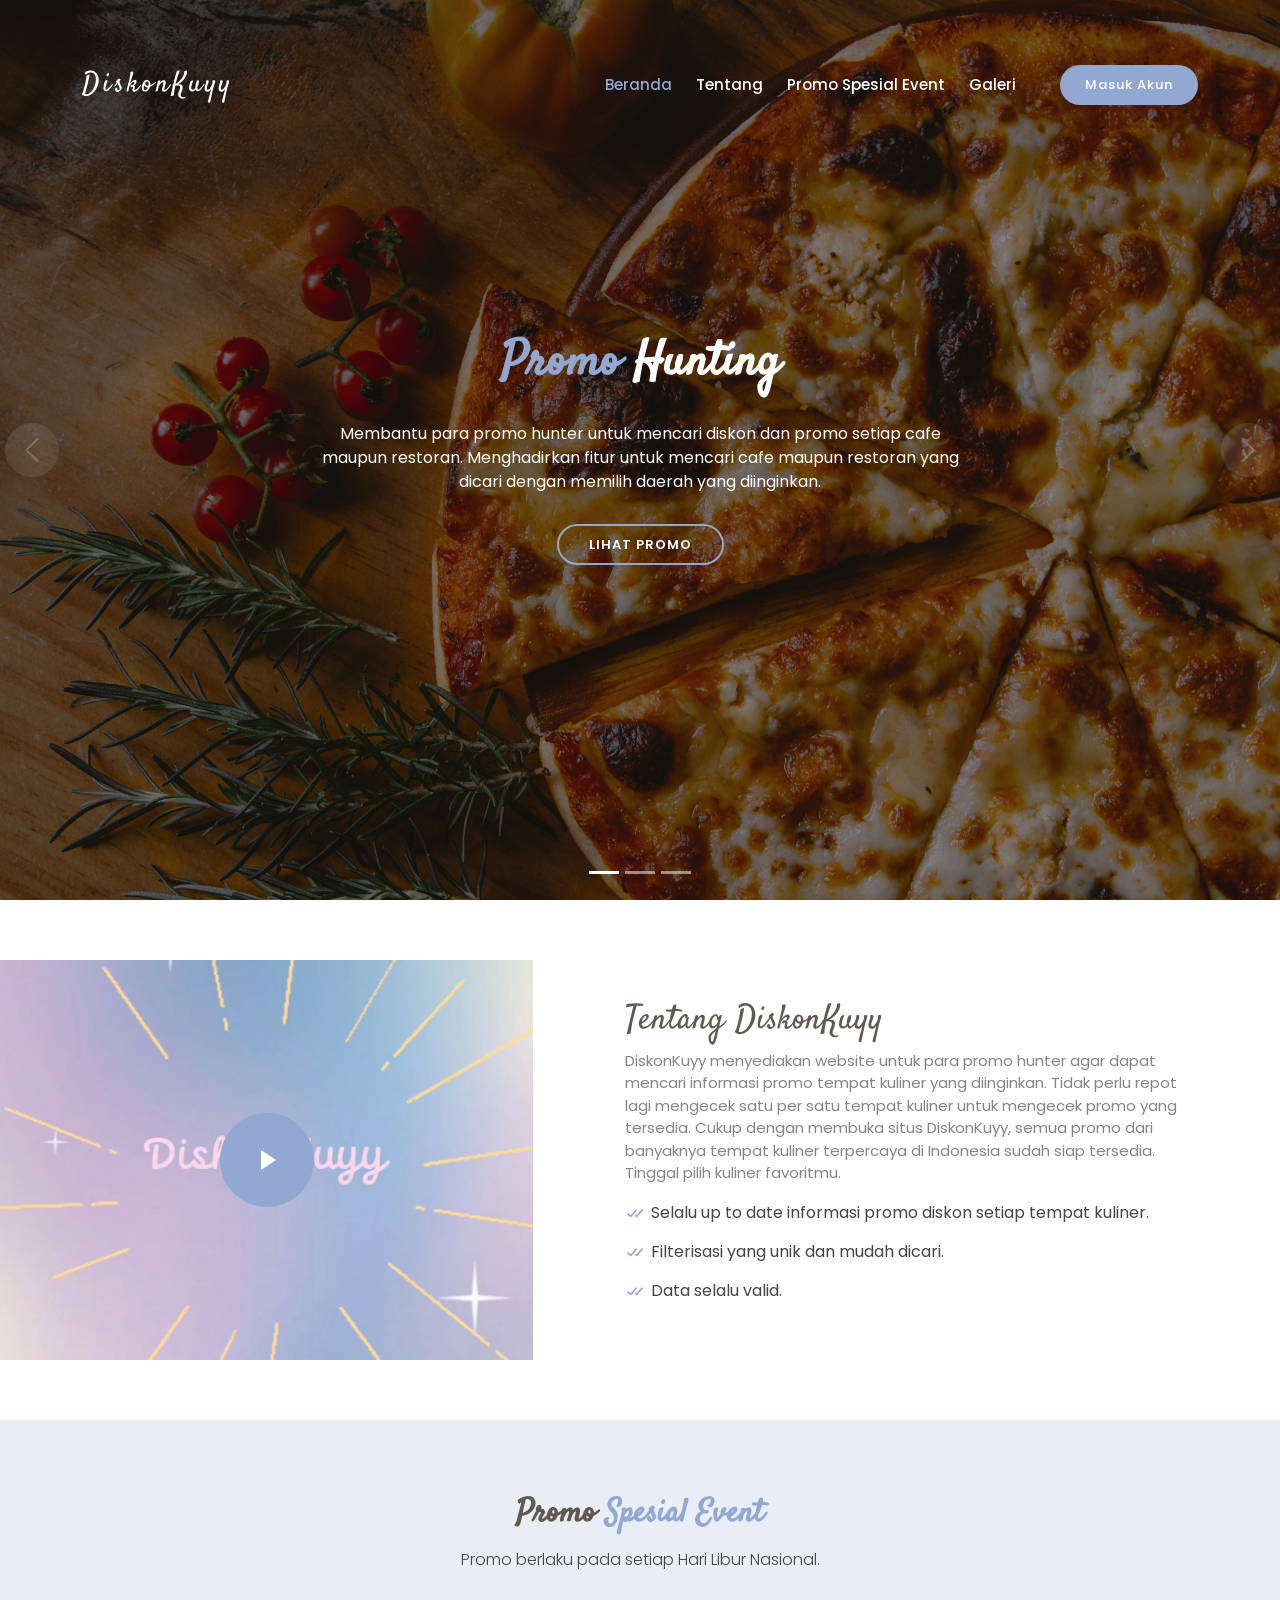
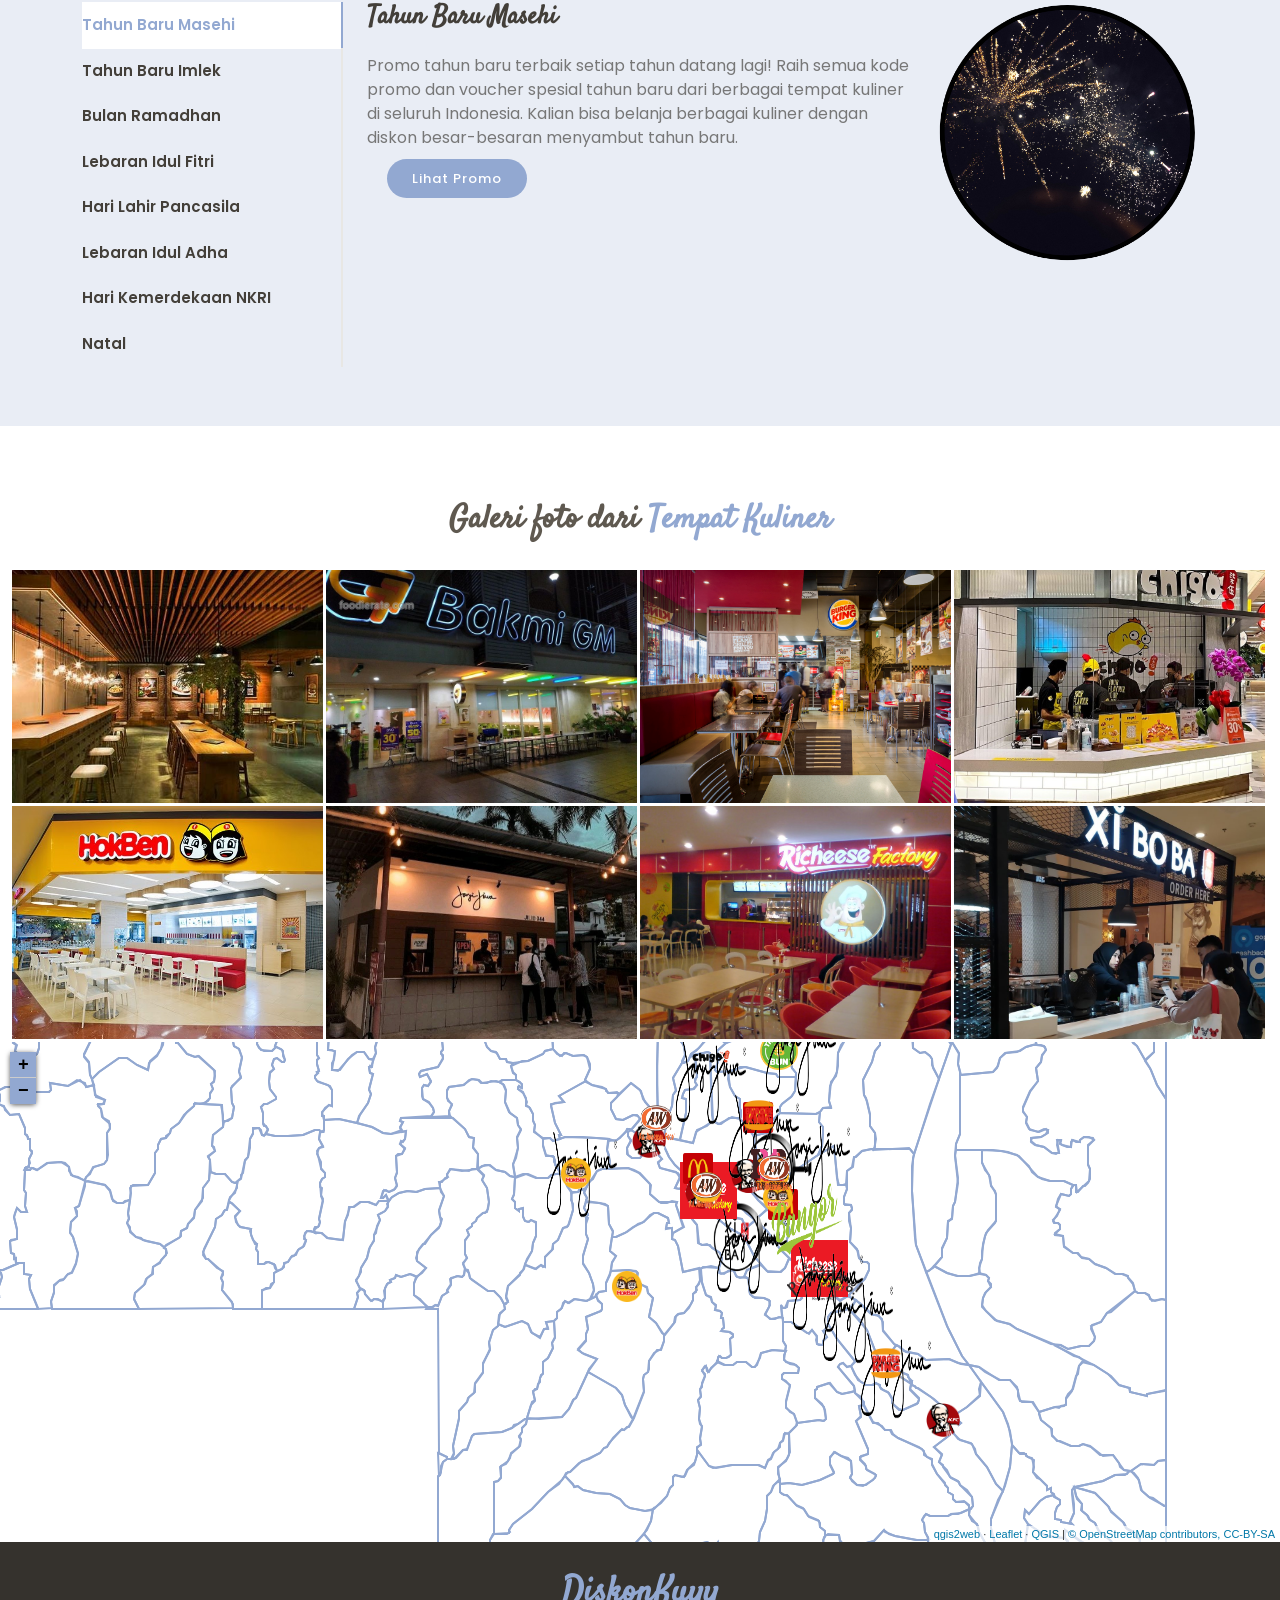
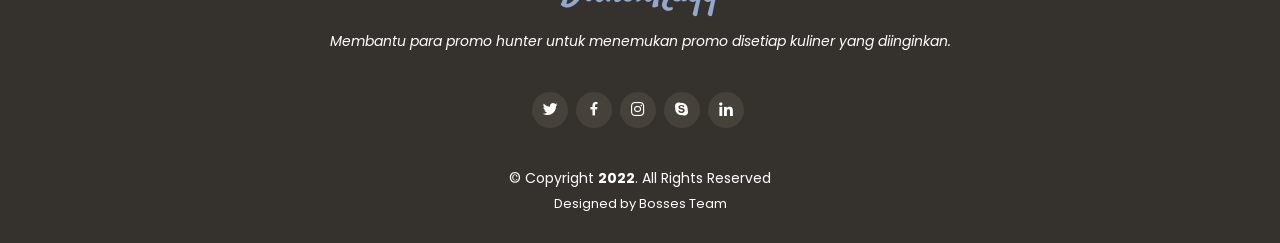
==== commit 8d7ac0f9: "Update index.html" ====
--- a/index.html
+++ b/index.html
@@ -43,7 +43,7 @@
 
       <nav id="navbar" class="navbar order-last order-lg-0">
         <ul>
-          <li><a class="nav-link scrollto active" href="#hero">Home</a></li>
+          <li><a class="nav-link scrollto active" href="#hero">Beranda</a></li>
           <li><a class="nav-link scrollto" href="#about">Tentang</a></li>
           <li><a class="nav-link scrollto" href="#specials">Promo Spesial Event</a></li>
           <li><a class="nav-link scrollto" href="#gallery">Galeri</a></li>
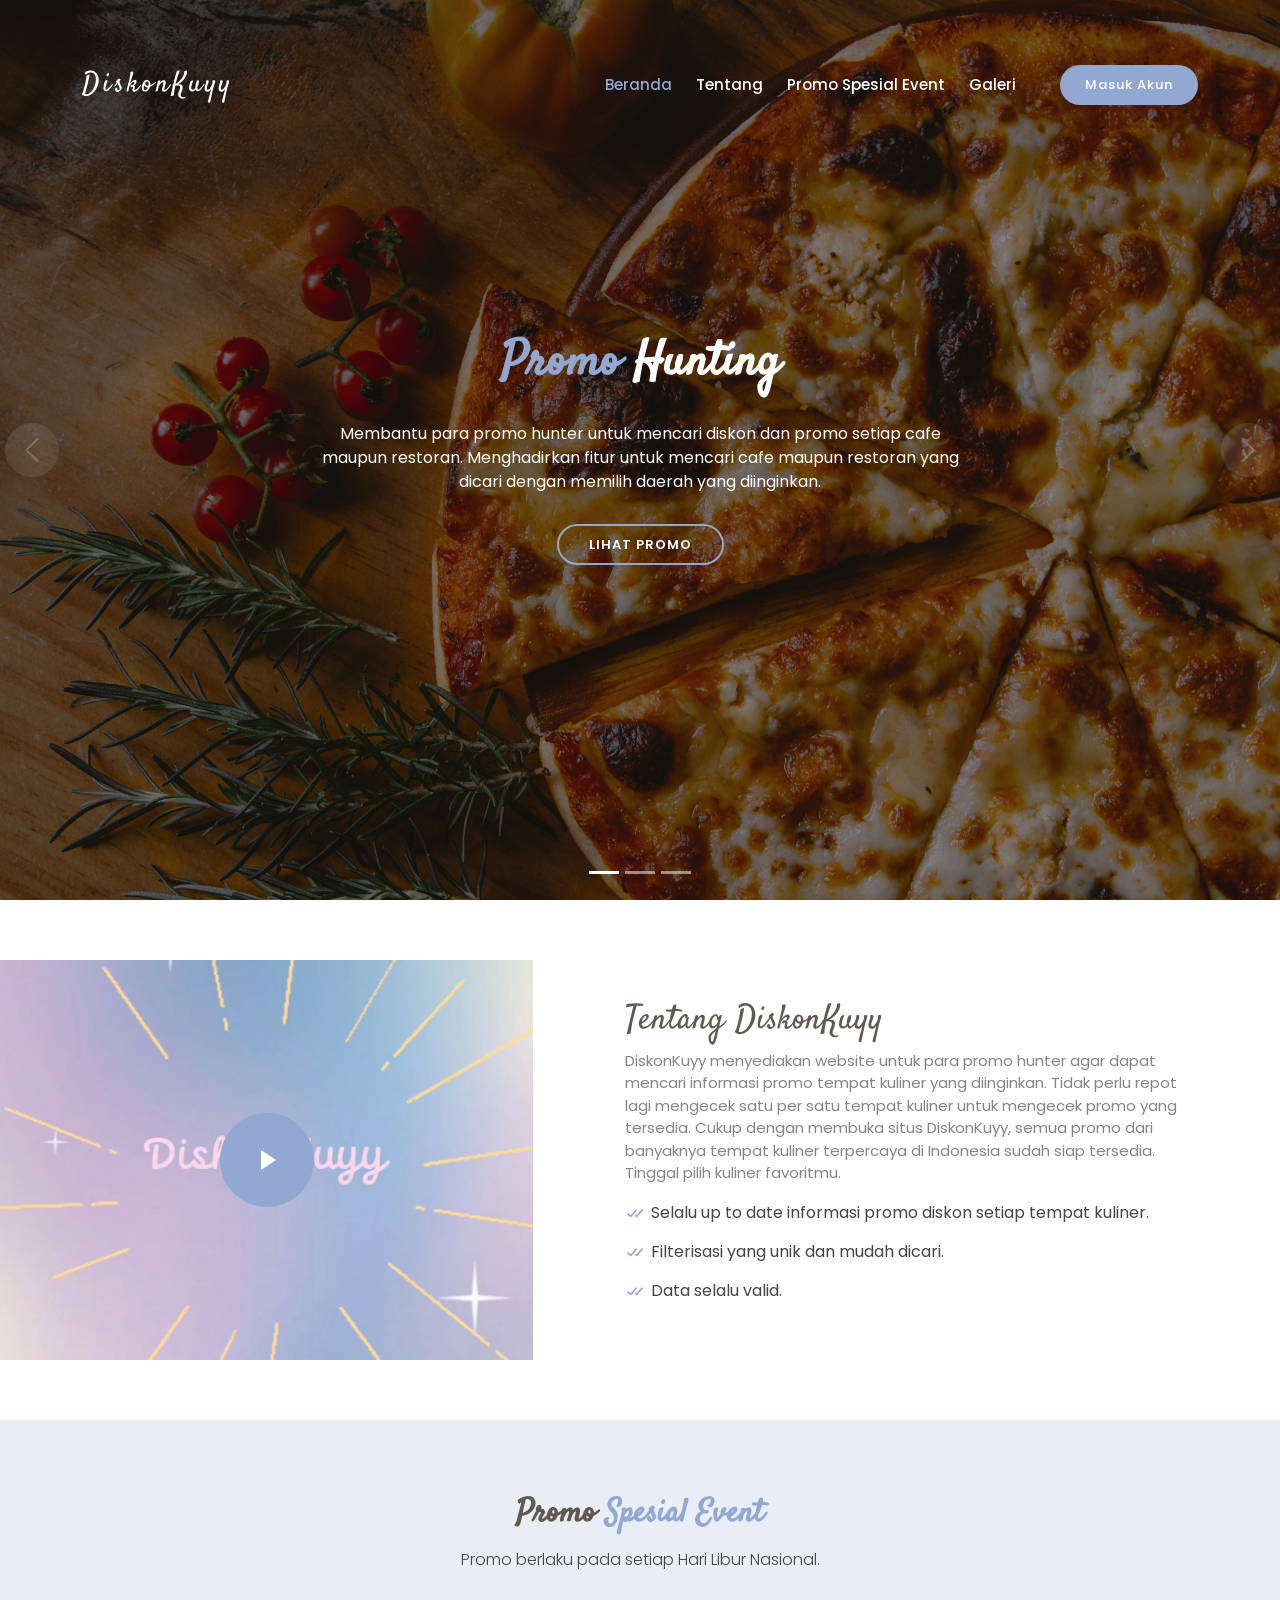
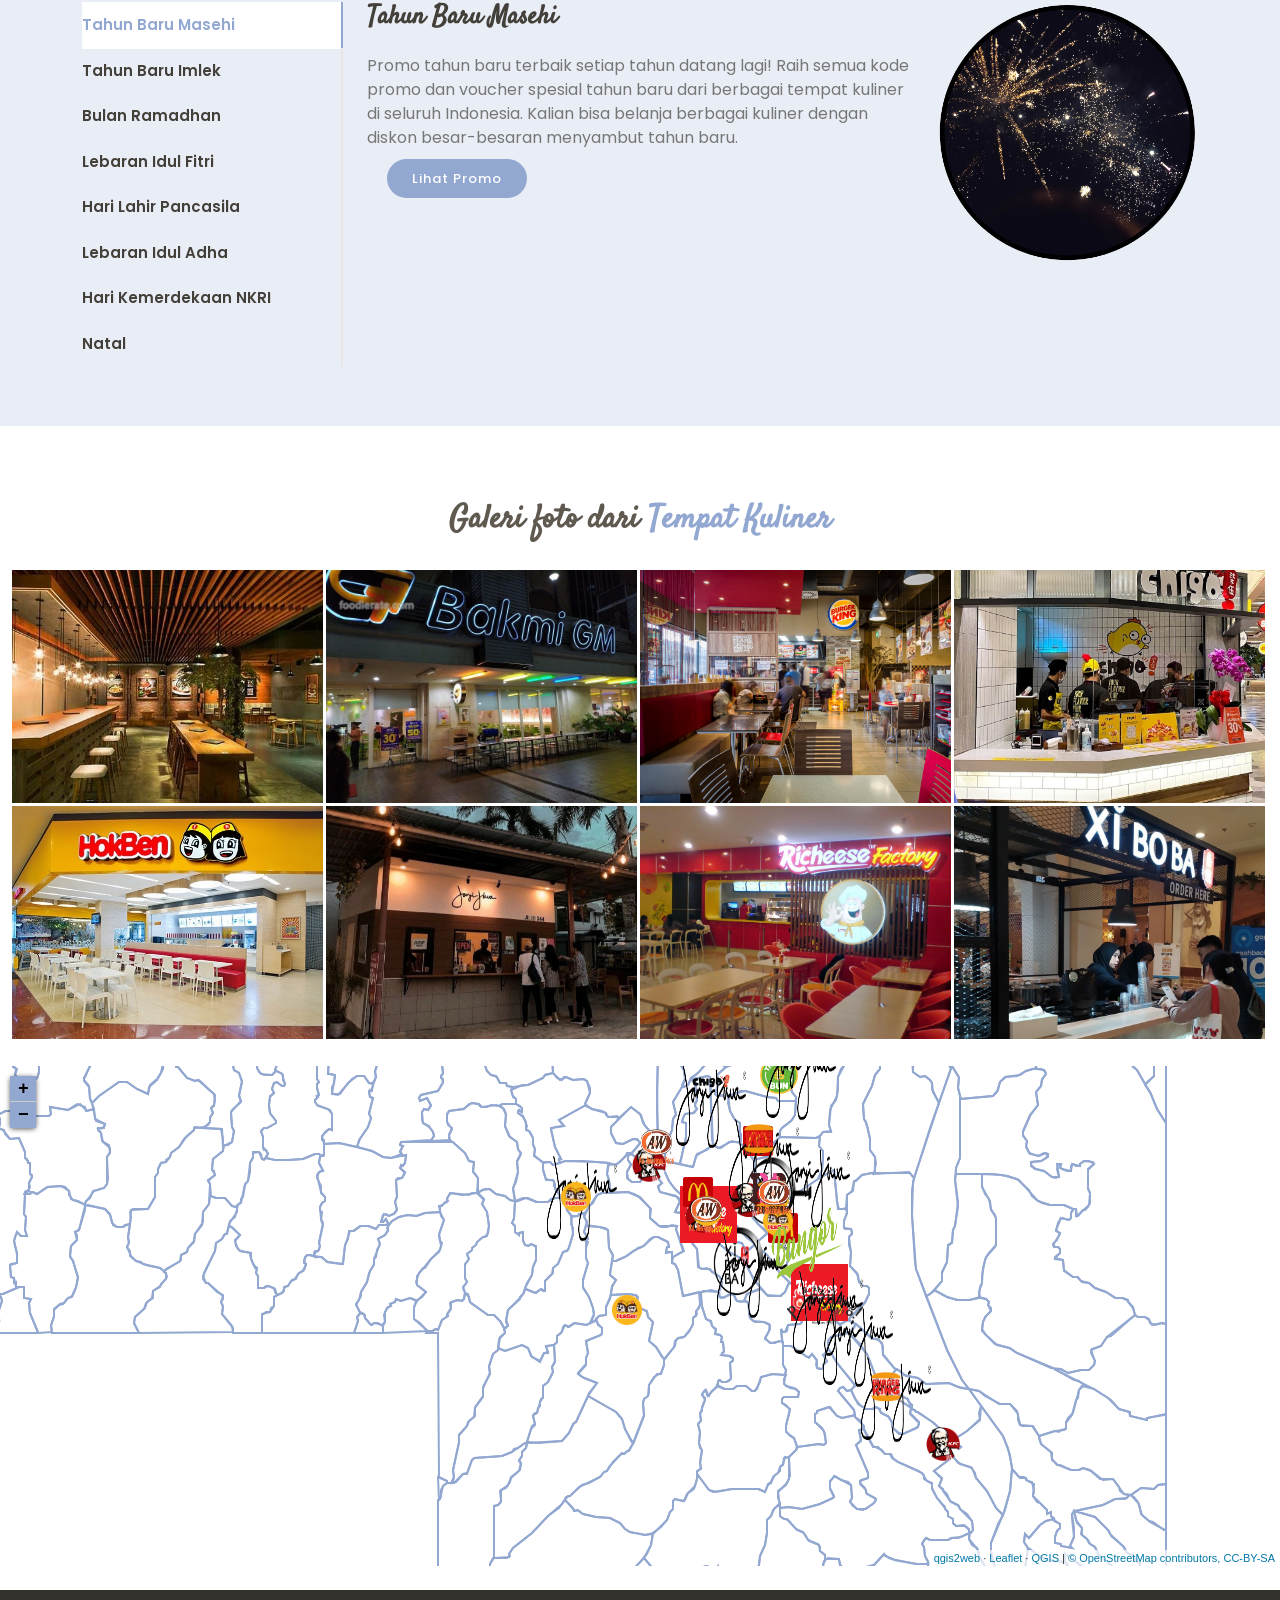
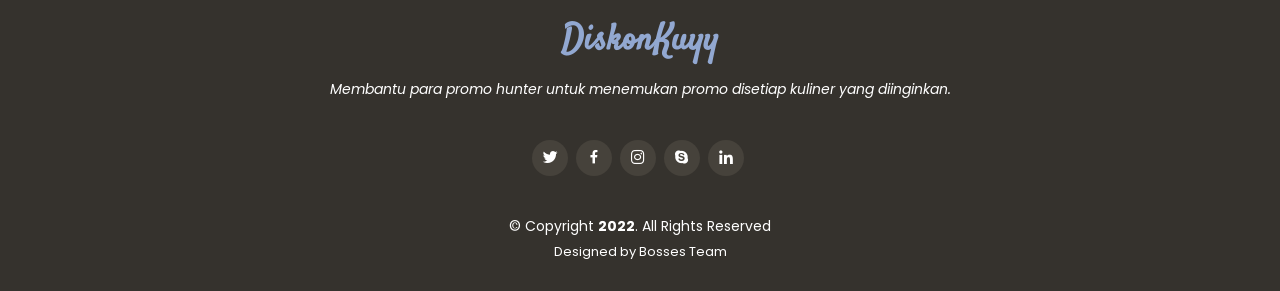
==== commit d7f82cf6: "Update index.html" ====
--- a/index.html
+++ b/index.html
@@ -371,11 +371,12 @@
       <!--<div class="map">
         <iframe src="https://www.google.com/maps/embed?pb=!1m18!1m12!1m3!1d32654820.88251219!2d117.88879999999999!3d-2.4456499999999997!2m3!1f0!2f0!3f0!3m2!1i1024!2i768!4f13.1!3m3!1m2!1s0x2c4c07d7496404b7%3A0xe37b4de71badf485!2sIndonesia!5e0!3m2!1sen!2sid!4v1664171492442!5m2!1sen!2sid" width="100%" height="350px" style="border:0;" allowfullscreen="" loading="lazy" referrerpolicy="no-referrer-when-downgrade"></iframe>
       </div>-->
-	    
+	 
     </section><!-- End Gallery Section -->
 	
+	<div class="text-center"><a class="logo me-auto">⠀⠀⠀⠀⠀⠀</a></div>
 	<!-- ======= Map ======= -->
-		        <div id="map">
+	<div id="map">
         </div>
         <script src="js/qgis2web_expressions.js"></script>
         <script src="js/leaflet.js"></script>
@@ -1211,6 +1212,7 @@
         });
 		</script>
 	<!-- ======= End Map ======= -->
+	<div class="text-center"><a class="logo me-auto">⠀⠀⠀⠀⠀⠀</a></div>
 	
   </main><!-- End #main -->
 
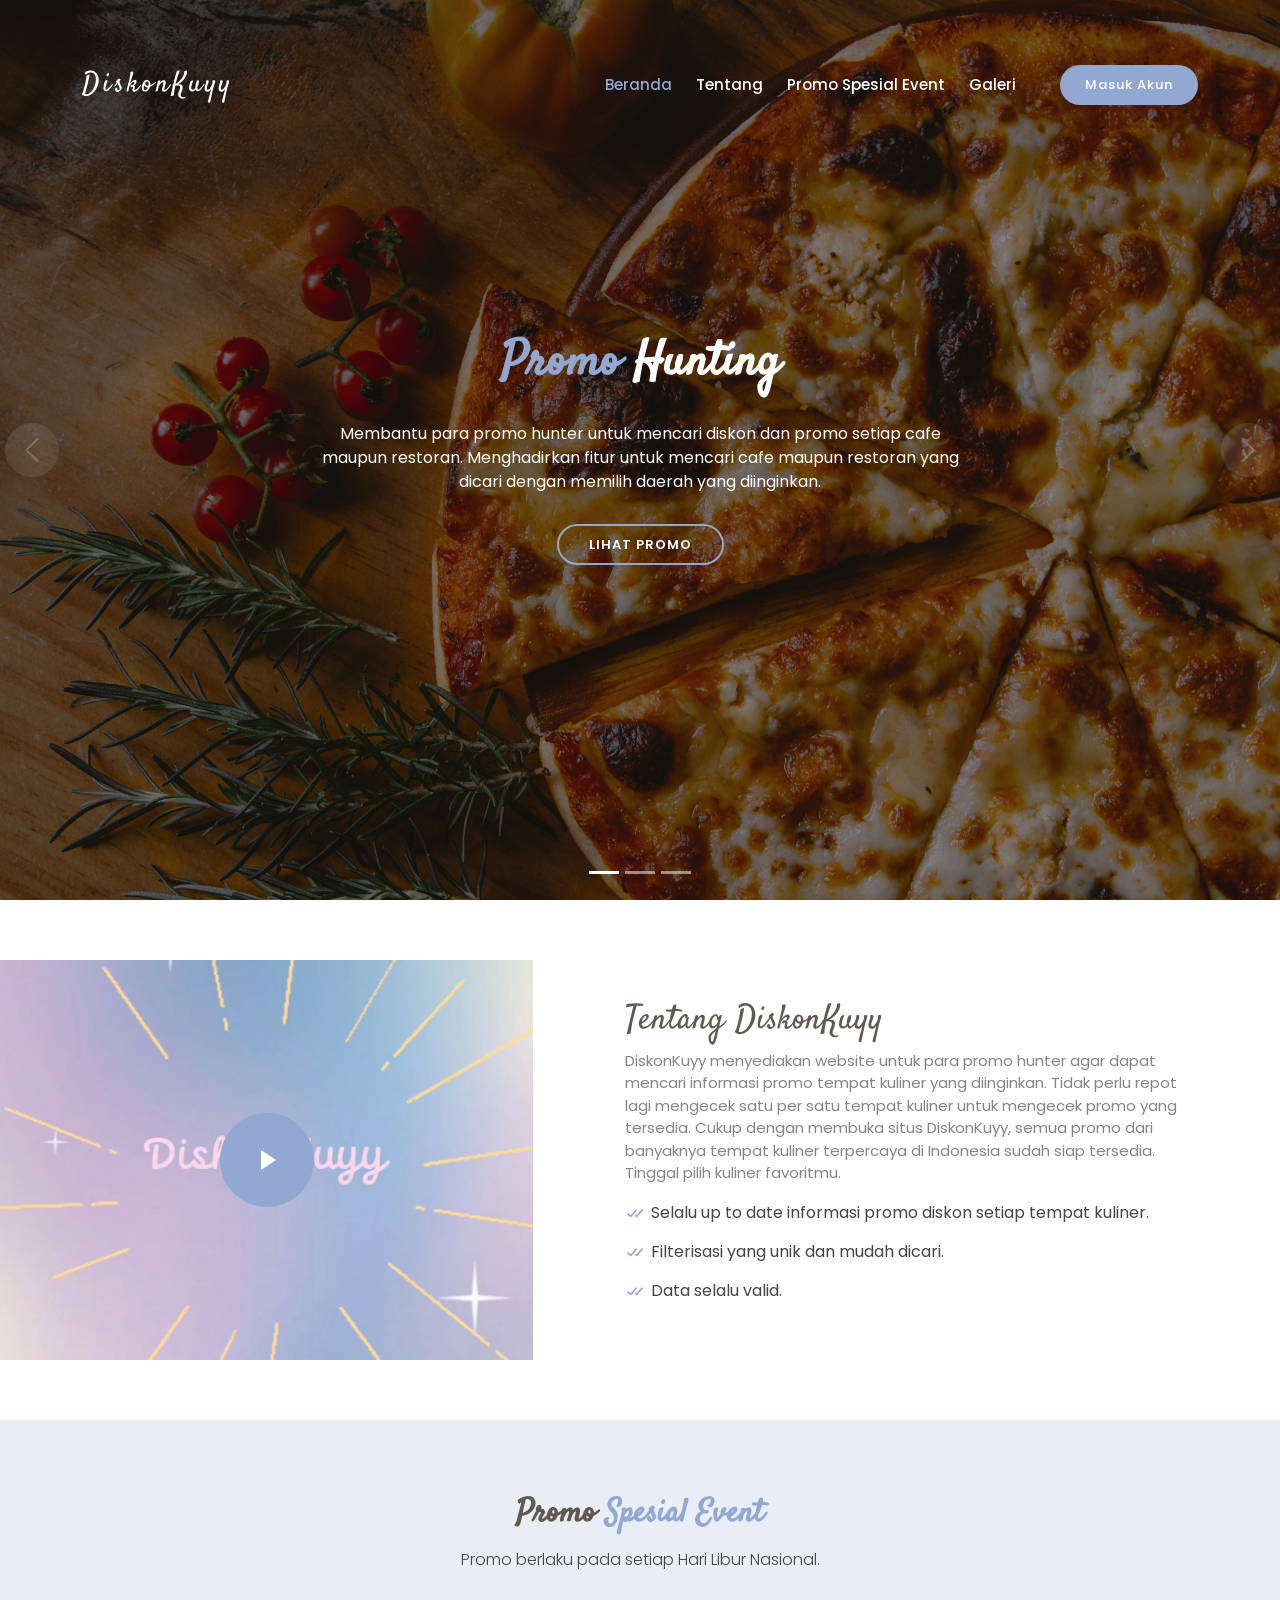
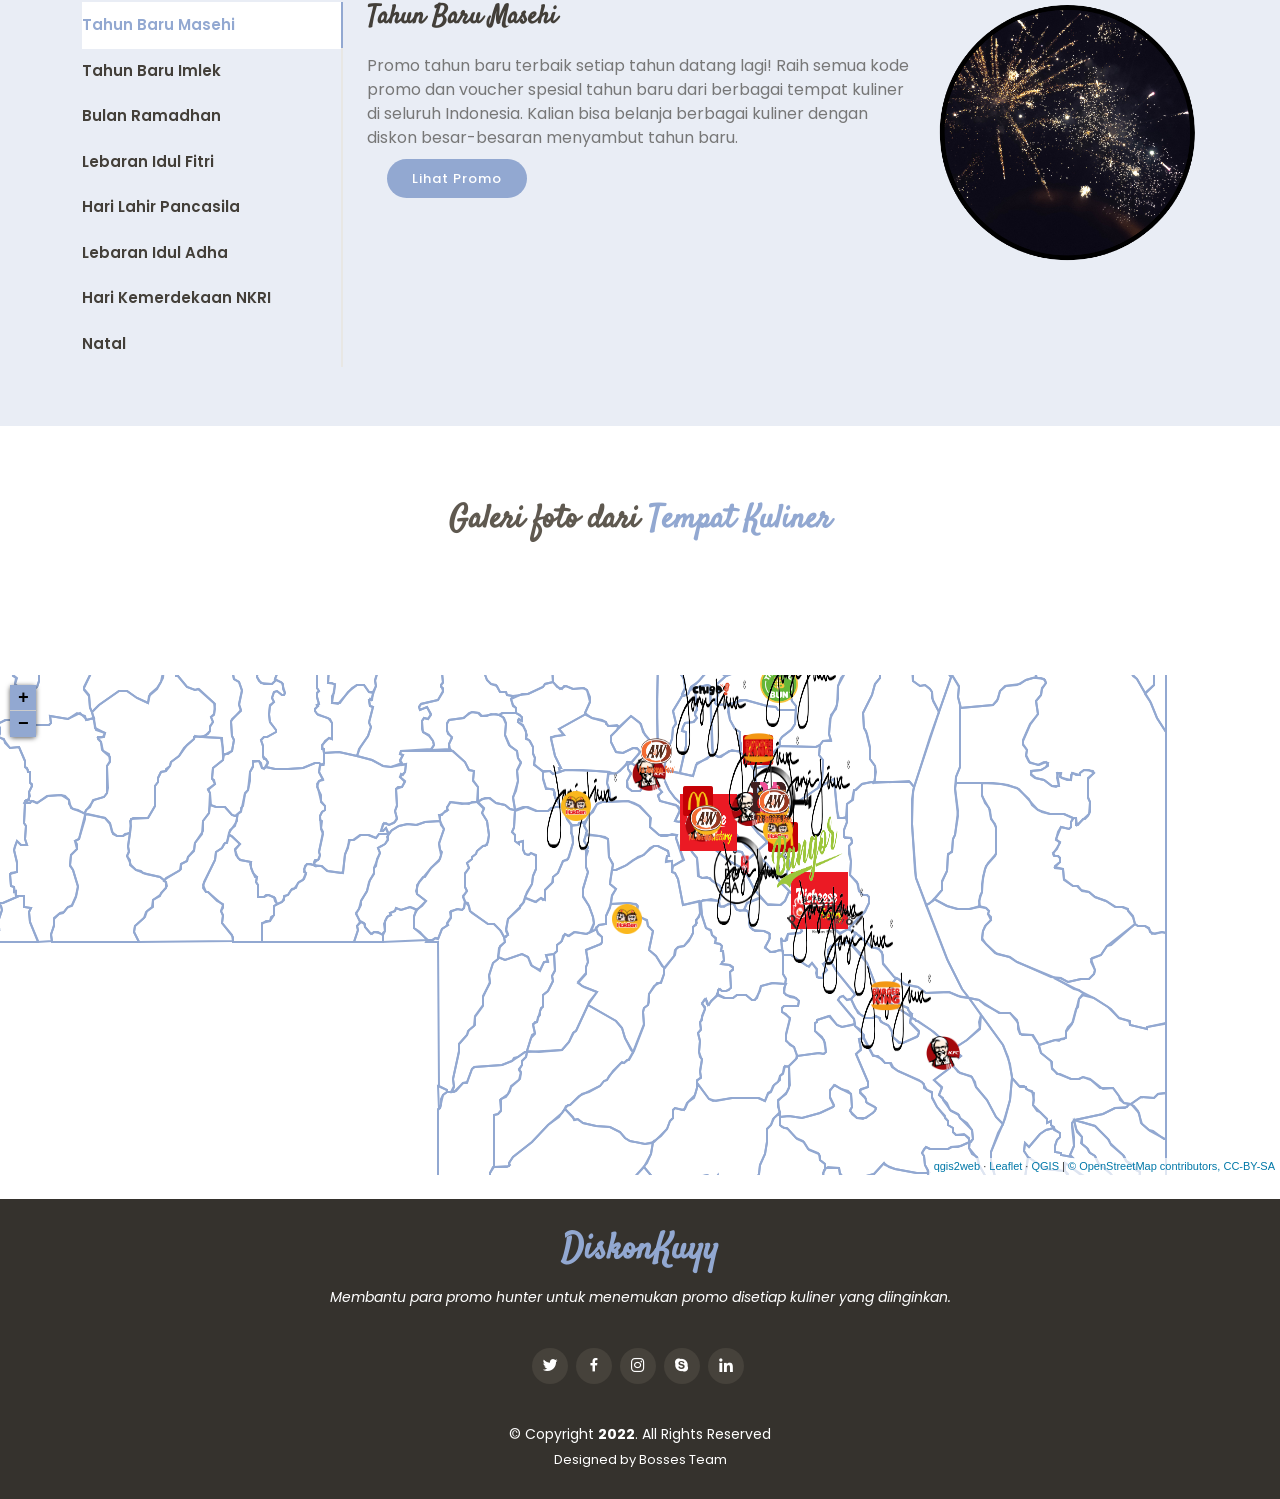
==== commit b372cc49: "Update index.html" ====
--- a/index.html
+++ b/index.html
@@ -365,6 +365,39 @@
               </a>
             </div>
           </div>
+		
+          <div class="col-lg-3 col-md-4">
+            <div class="gallery-item">
+              <a href="assets/img/gallery/gallery-9.jpg" class="gallery-lightbox">
+                <img src="assets/img/gallery/gallery-9.jpg" alt="" class="img-fluid">
+              </a>
+            </div>
+          </div>
+		
+          <div class="col-lg-3 col-md-4">
+            <div class="gallery-item">
+              <a href="assets/img/gallery/gallery-10.jpg" class="gallery-lightbox">
+                <img src="assets/img/gallery/gallery-10.jpg" alt="" class="img-fluid">
+              </a>
+            </div>
+          </div>
+
+	<div class="col-lg-3 col-md-4">
+            <div class="gallery-item">
+              <a href="assets/img/gallery/gallery-11.jpg" class="gallery-lightbox">
+                <img src="assets/img/gallery/gallery-11.jpg" alt="" class="img-fluid">
+              </a>
+            </div>
+          </div>
+		
+	<div class="col-lg-3 col-md-4">
+            <div class="gallery-item">
+              <a href="assets/img/gallery/gallery-12.jpg" class="gallery-lightbox">
+                <img src="assets/img/gallery/gallery-12.jpg" alt="" class="img-fluid">
+              </a>
+            </div>
+          </div>
+		
         </div>
       </div>
 	    
